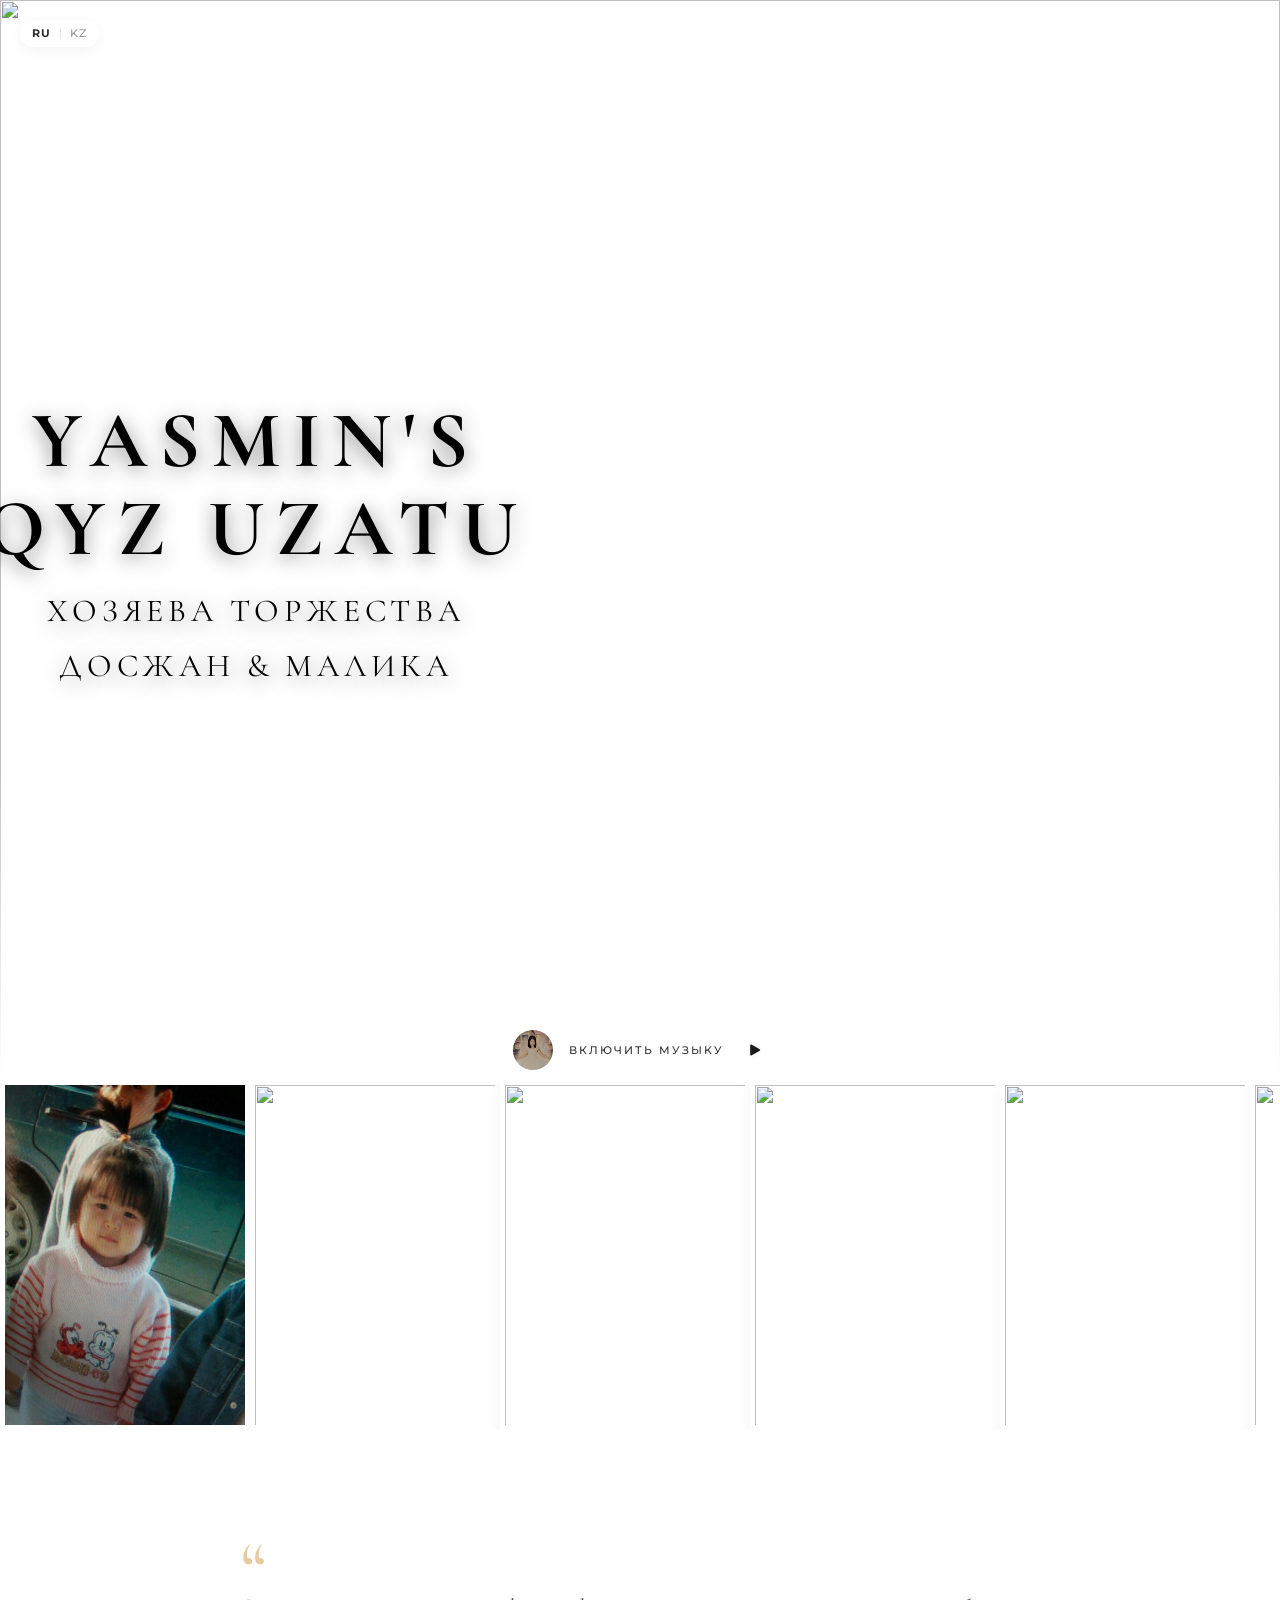
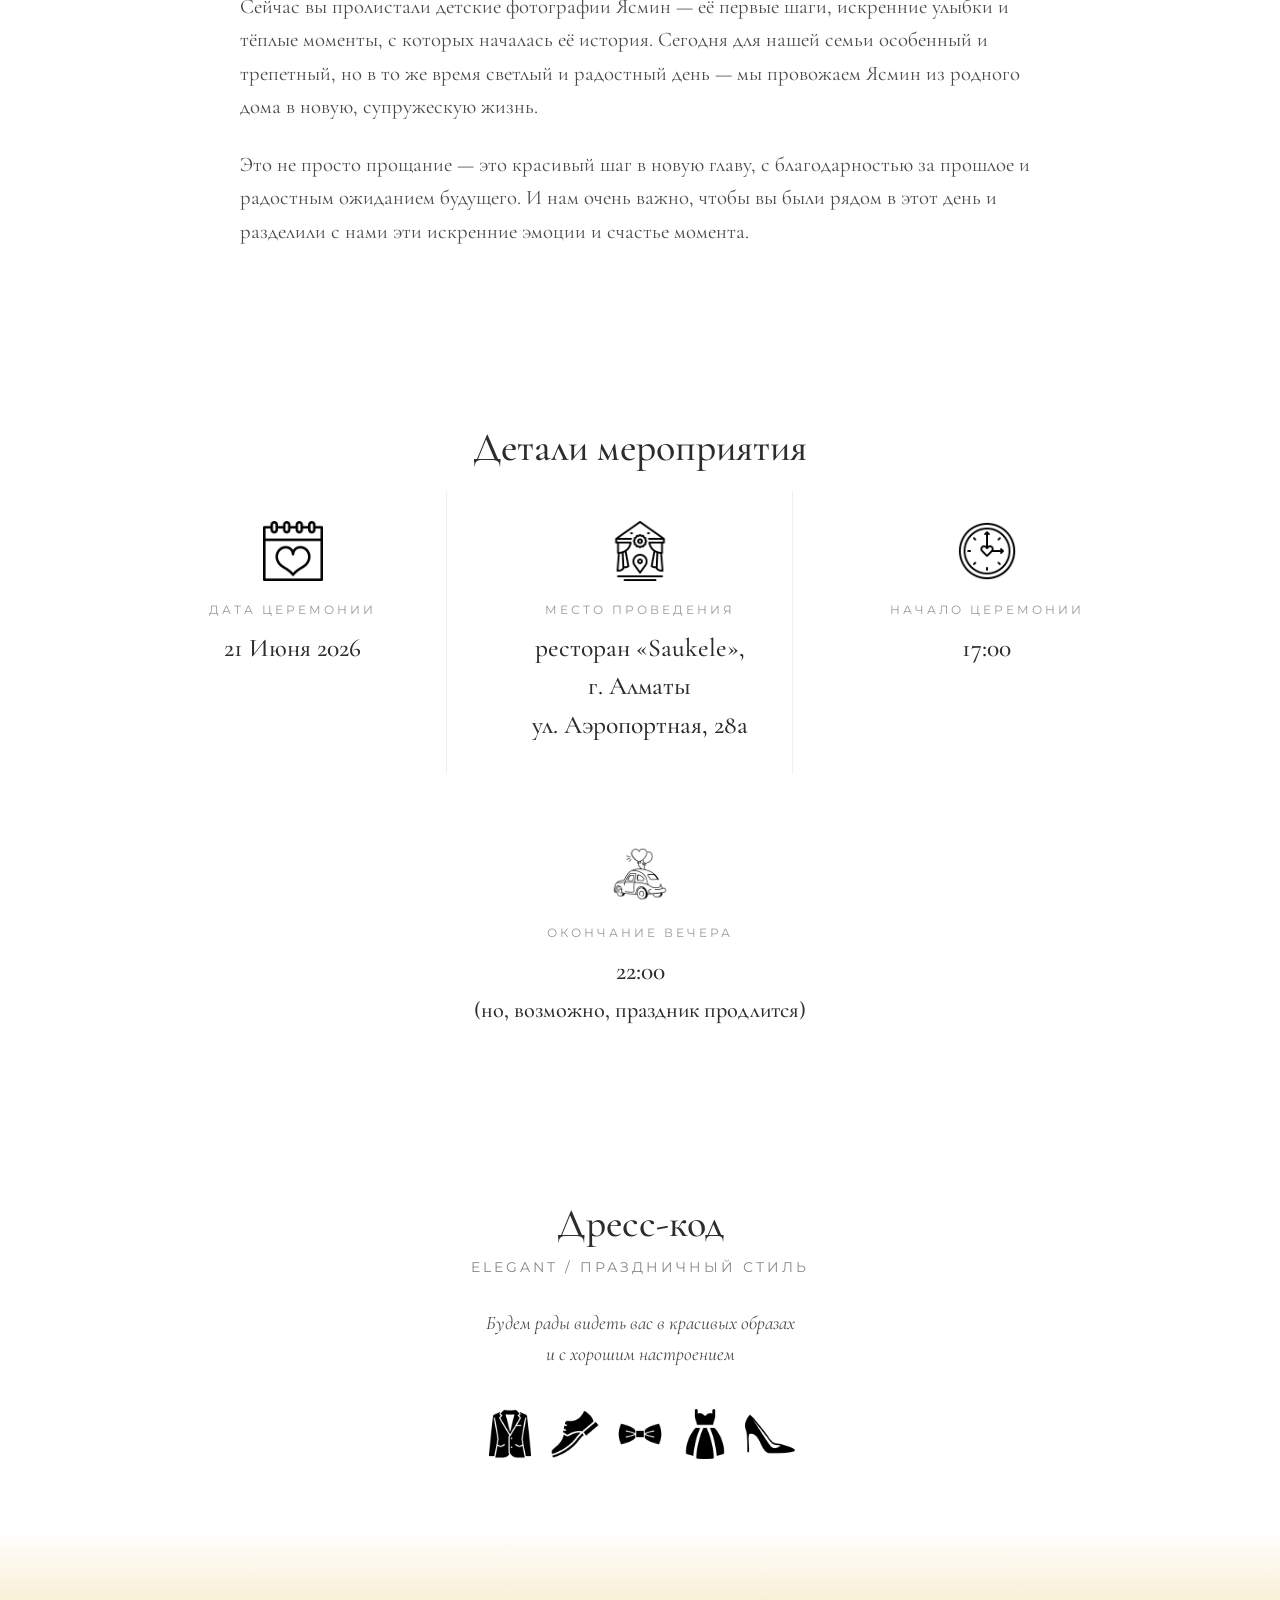
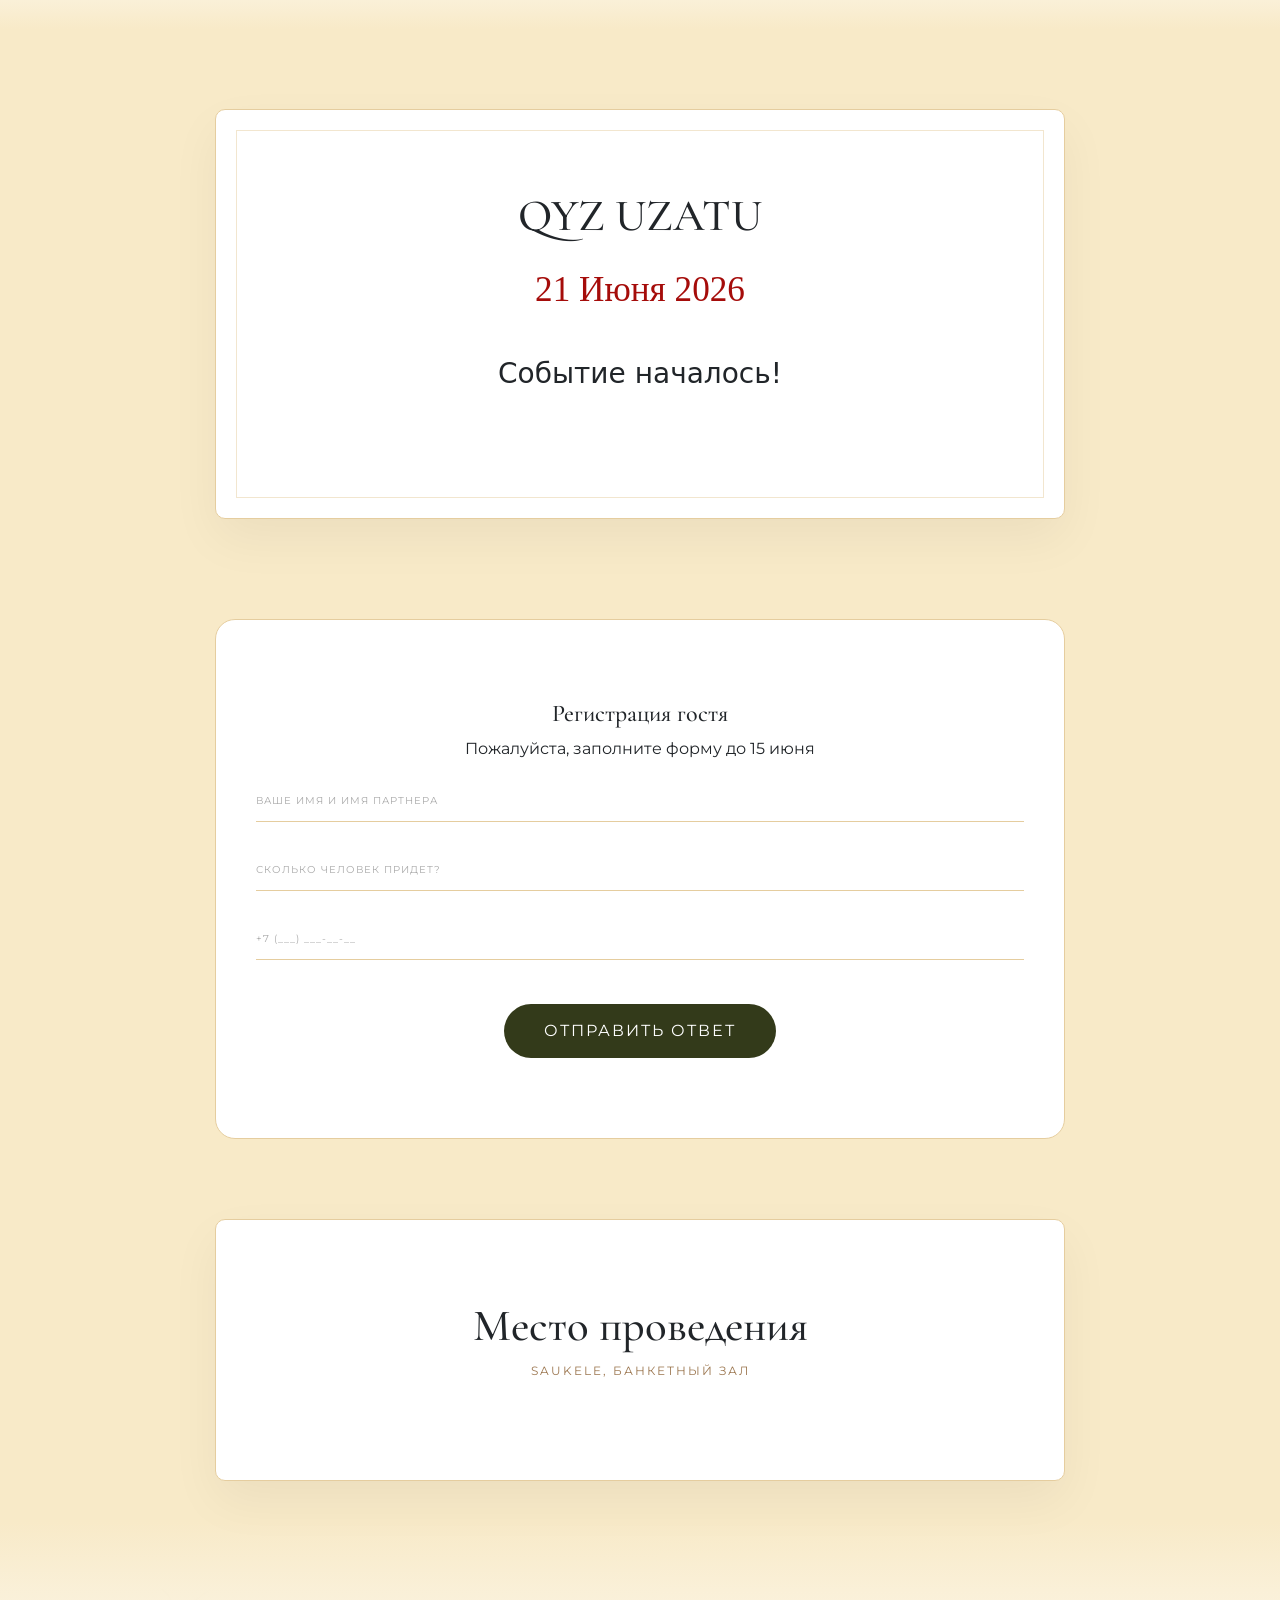
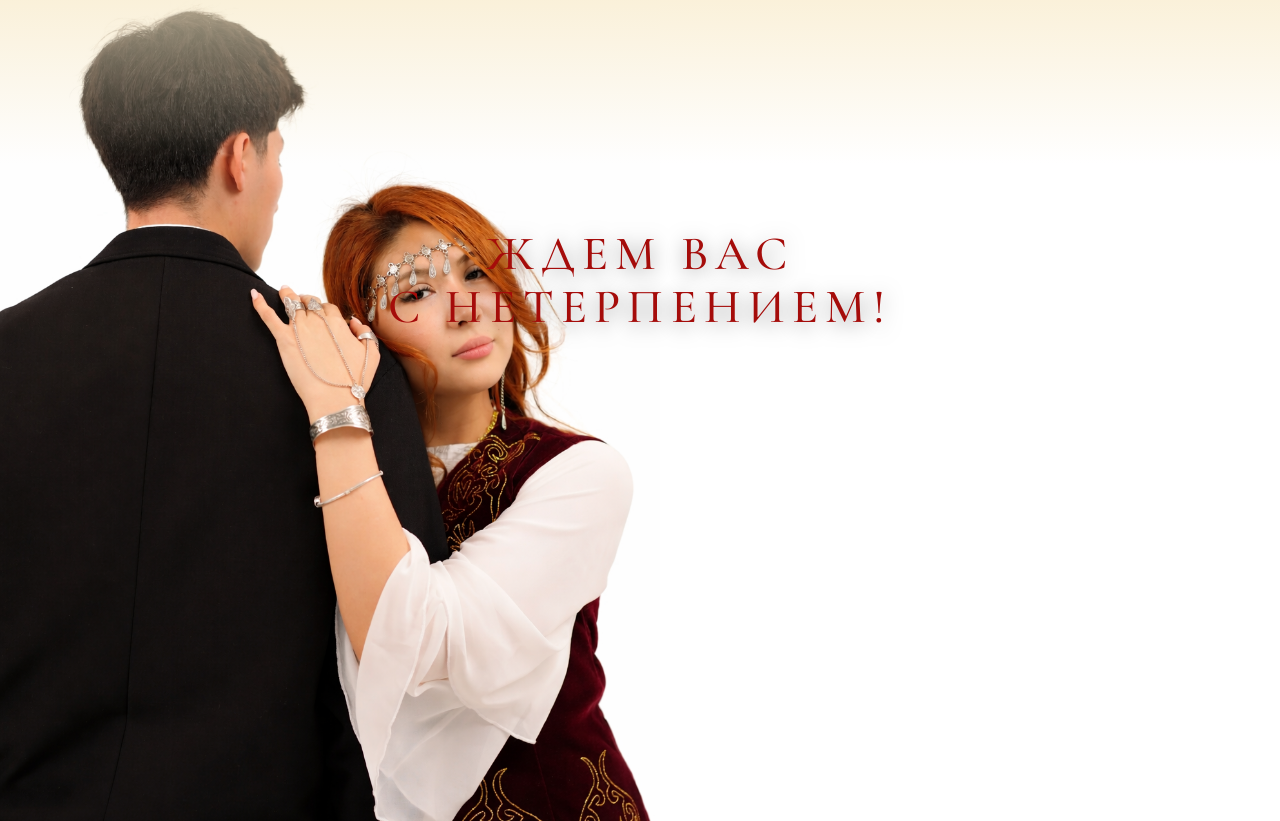
==== index.html @ c8d7a807 "Update index.html" ====
<!doctype html>
<html lang="ru">
<head>
    <meta charset="utf-8">
    <meta name="viewport" content="width=device-width, initial-scale=1.0">
    <meta property="og:title" content="YASMIN'S QYZ UZATU">
    <meta property="og:site_name" content="YASMIN'S QYZ UZATU">
    <meta property="og:url" content="\">
    <meta property="og:description" content="Приглашение на торжество по случаю провода Ясмин в супружескую жизнь. 21 Июня 2026, ресторан «Saukele», г. Алматы.">
    <meta property="og:image" content="./assets/img/preview.png">
    <link href="https://cdn.jsdelivr.net/npm/bootstrap@5.3.0/dist/css/bootstrap.min.css" rel="stylesheet">
    <link href="https://fonts.googleapis.com/css2?family=Cormorant+Garamond:wght@600;700&family=Montserrat:wght@400;500&display=swap" rel="stylesheet">
    <link rel="stylesheet" href="./assets/style/styles.css">
    <script src="https://unpkg.com/imask"></script>
</head>
<body>

    <div class="lang-switch">
        <button class="lang-btn active" data-lang="ru">RU</button>
        <span class="lang-divider">|</span>
        <button class="lang-btn" data-lang="kz">KZ</button>
    </div>

    <section class="hero-section">
        <div class="hero-content">
            <h1><strong>YASMIN'S<br>QYZ UZATU</strong></h1>
            <p data-ru="Хозяева торжества" data-kz="Той иелері">Хозяева торжества</p>
            <p>Досжан & Малика</p>
        </div>
        
        <img src="./assets/img/img3.png" alt="">
    </section>


    <section>
        <div class="music-player-wrapper">
            <div class="music-player-inline" id="musicPlayer">
                <div class="player-content">
                    <div class="disk-wrapper">
                        <img src="./assets/img/kid2.jpg" alt="Disk" id="diskImg">
                    </div>
                    <span class="track-name" data-ru="Включить музыку" data-kz="Музыканы қосу">Включить музыку</span>
                    <button class="play-btn" id="playBtn">
                        <svg id="playIcon" viewBox="0 0 24 24" fill="none" xmlns="http://www.w3.org/2000/svg">
                            <path d="M18.8906 12.846L8.85937 18.5742C8.21484 18.9414 7.41797 18.4727 7.41797 17.7266V6.27344C7.41797 5.52734 8.21484 5.05859 8.85937 5.42578L18.8906 11.154C19.5352 11.5211 19.5352 12.4789 18.8906 12.846Z" fill="currentColor"/>
                        </svg>
                        <svg id="pauseIcon" viewBox="0 0 24 24" fill="none" xmlns="http://www.w3.org/2000/svg" style="display:none;">
                            <rect x="7" y="5" width="3" height="14" rx="1.5" fill="currentColor"/>
                            <rect x="14" y="5" width="3" height="14" rx="1.5" fill="currentColor"/>
                        </svg>
                    </button>
                </div>
                <audio id="mainAudio" loop>
                    <source src="./assets/audio/music.mp3" type="audio/mpeg">
                </audio>
            </div>
        </div>
    </section>
 
    <section class="infinite-slider">
        <div class="slider-track">
            <img src="./assets/img/kid1.JPG" alt=""><img src="./assets/img/kid2.JPG" alt=""><img src="./assets/img/kid3.JPG" alt=""><img src="./assets/img/kid4.JPG" alt=""><img src="./assets/img/kid5.JPG" alt=""><img src="./assets/img/kid6.JPG" alt=""><img src="./assets/img/kid7.JPG" alt=""><img src="./assets/img/kid8.JPG" alt=""><img src="./assets/img/kid9.JPG" alt=""><img src="./assets/img/kid10.JPG" alt=""><img src="./assets/img/kid11.JPG" alt=""><img src="./assets/img/kid12.JPG" alt=""><img src="./assets/img/kid13.JPG" alt="">
            <img src="./assets/img/kid1.JPG" alt=""><img src="./assets/img/kid2.JPG" alt=""><img src="./assets/img/kid3.JPG" alt=""><img src="./assets/img/kid4.JPG" alt=""><img src="./assets/img/kid5.JPG" alt=""><img src="./assets/img/kid6.JPG" alt=""><img src="./assets/img/kid7.JPG" alt=""><img src="./assets/img/kid8.JPG" alt=""><img src="./assets/img/kid9.JPG" alt=""><img src="./assets/img/kid10.JPG" alt=""><img src="./assets/img/kid11.JPG" alt=""><img src="./assets/img/kid12.JPG" alt=""><img src="./assets/img/kid13.JPG" alt="">
        </div>
    </section>

    <section class="about-section">
        <div class="container">
            <div class="about-content">
                <div class="quote-icon">“</div>
                <p class="about-text" 
                    data-ru="Сейчас вы пролистали детские фотографии Ясмин — её первые шаги, искренние улыбки и тёплые моменты, с которых началась её история. Сегодня для нашей семьи особенный и трепетный, но в то же время светлый и радостный день — мы провожаем Ясмин из родного дома в новую, супружескую жизнь."
                    data-kz="Сіз жаңа ғана Ясминнің балалық шағындағы суреттерін — оның алғашқы қадамдары мен мөлдір күлкісін, тарихы басталған ең ыстық сәттерін тамашаладыңыздар. Бүгін отбасымыз үшін ерекше тебіреніске толы, сонымен бірге жарқын да қуанышты күн — біз Ясминді туған ұясынан жаңа өмірге, қиясына қондырып шығарып салмақпыз.">
                        Сейчас вы пролистали детские фотографии Ясмин — её первые шаги, искренние улыбки и тёплые моменты, с которых началась её история. Сегодня для нашей семьи особенный и трепетный, но в то же время светлый и радостный день — мы провожаем Ясмин из родного дома в новую, супружескую жизнь.
                </p>

                <p class="about-text" 
                    data-ru="Это не просто прощание — это красивый шаг в новую главу, с благодарностью за прошлое и радостным ожиданием будущего. И нам очень важно, чтобы вы были рядом в этот день и разделили с нами эти искренние эмоции и счастье момента."
                    data-kz="Бұл жай ғана қоштасу емес — бұл өткенге алғыс айтып, болашаққа үмітпен қадам басатын өмірдің жаңа парағы. Осынау ақ тілекті сәтте қасымызда болып, қуанышымызды бірге бөлісулеріңіз біз үшін өте маңызды.">
                        Это не просто прощание — это красивый шаг в новую главу, с благодарностью за прошлое и радостным ожиданием будущего. И нам очень важно, чтобы вы были рядом в этот день и разделили с нами эти искренние эмоции и счастье момента.
                </p>
                
                <!-- <div class="about-signature">
                    <p class="signature-header">С уважением и любовью:</p>
                    <ul class="signature-list">
                        <li>Семья</li>
                    </ul>
                </div> -->
            </div>
        </div> 
    </section>

    <section class="info-section">
        <div class="container">
            <h2 class="info-title" data-ru="Детали мероприятия" data-kz="Іс-шара мәліметтері">Детали мероприятия</h2>
            <div class="info-grid">
                <div class="info-item">
                    <div class="info-icon"><img src="./assets/img/day.png" alt="Дата"></div>
                    <div class="info-content">
                        <p class="info-label" data-ru="Дата церемонии" data-kz="Рәсім күні">Дата церемонии</p>
                        <p class="info-value">21 Июня 2026</p>
                    </div>
                </div>
                <div class="info-item">
                    <div class="info-icon"><img src="./assets/img/location.png" alt="Место"></div>
                    <div class="info-content">
                        <p class="info-label" data-ru="Место проведения" data-kz="Өтетін орны">Место проведения</p>
                        <p class="info-value">ресторан «Saukele»,<br> г. Алматы <br> ул. Аэропортная, 28а</p>
                    </div>
                </div>
                <div class="info-item">
                    <div class="info-icon"><img src="./assets/img/time.png" alt="Начало"></div>
                    <div class="info-content">
                        <p class="info-label" data-ru="Начало церемонии" data-kz="Рәсімнің басталуы">Начало церемонии</p>
                        <p class="info-value">17:00</p>
                    </div>
                </div>
                <div class="info-item">
                    <div class="info-icon"><img src="./assets/img/car.png" alt="Окончание"></div>
                    <div class="info-content">
                        <p class="info-label" data-ru="Окончание вечера" data-kz="Кештің аяқталуы">Окончание вечера</p>
                        <p class="info-value">22:00 <br><small data-ru="(но, возможно, праздник продлится)" data-kz="(бірақ, бәлкім, мереке жалғасады)">(но, возможно, праздник продлится)</small></p>
                    </div>
                </div>
            </div>
        </div>
    </section>

    <section class="dress-section">
        <div class="container">
            <div class="dress-card">
                <h2 class="dress-title" data-ru="Дресс-код" data-kz="Дресс-код">Дресс-код</h2>
                <p class="dress-subtitle">Elegant / Праздничный стиль</p>
                <div class="dress-description" data-ru="Будем рады видеть вас в красивых образах и с хорошим настроением" data-kz="Сіздерді әдемі бейнеде және көтеріңкі көңіл-күймен көруге қуаныштымыз">
                    Будем рады видеть вас в красивых образах <br> и с хорошим настроением
                </div>
                <div class="color-palette">
                    <div class="color-circle">
                        <img src="./assets/img/blazer.png" alt="">
                    </div>
                    
                    <div class="color-circle">
                        <img src="./assets/img/shoemale.png" alt="">
                    </div>

                    <div class="color-circle">
                        <img src="./assets/img/bow-tie.png" alt="">
                    </div>
                    
                    <div class="color-circle">
                        <img src="./assets/img/dress.png" alt="">
                    </div>
                    
                    <div class="color-circle">
                        <img src="./assets/img/shoefemale.png" alt="">
                    </div>
                </div>
            </div>
        </div>
    </section>

    <section class="invitation-section">
        <div class="container">
            <div class="invitation-card">
                <h1>QYZ UZATU</h1>
                <div class="date-text">21 Июня 2026</div>
                <div class="countdown-container">
                    <div class="countdown-item"><span id="days">00</span><label>дней</label></div>
                    <div class="countdown-item"><span id="hours">00</span><label>часов</label></div>
                    <div class="countdown-item"><span id="minutes">00</span><label>минут</label></div>
                    <div class="countdown-item"><span id="seconds">00</span><label>секунд</label></div>
                </div>
            </div>
        </div>
    </section>

    <section class="rsvp-section">
        <div class="container">
            <div class="rsvp-card">
                <h2 class="rsvp-title" data-ru="Регистрация гостя" data-kz="Қонақтарды тіркеу">Регистрация гостя</h2>
                <p class="rsvp-subtitle">Пожалуйста, заполните форму до 15 июня</p>
                <form id="weddingForm" class="rsvp-form">
                    <div class="mb-4">
                        <input type="text" class="form-control-custom" id="guestName" 
                               placeholder="Ваше Имя и Имя Партнера" 
                               data-ru-ph="Ваше Имя и Имя Партнера" 
                               data-kz-ph="Атыңыз және жұбыңыздың аты" required>
                    </div>
                    <div class="mb-4">
                        <input type="number" class="form-control-custom" id="guestCount" 
                               placeholder="Сколько человек придет?" 
                               data-ru-ph="Сколько человек придет?" 
                               data-kz-ph="Қанша адам келесіздер?" min="1" max="10" required>
                    </div>
                    <div class="mb-4">
                        <input type="tel" class="form-control-custom" id="guestPhone" placeholder="+7 (___) ___-__-__" required>
                    </div>
                    <button type="submit" class="btn-submit" data-ru="Отправить ответ" data-kz="Жауапты жіберу">Отправить ответ</button>
                    <div id="formMessage" class="mt-3" style="display:none; color: var(--color-dark);"></div>
                </form>
            </div>
        </div>
    </section>


    <section class="map-section">
        <div class="container">
            <div class="map-container-styled">
                <h2 class="map-title" data-ru="Место проведения" data-kz="Өтетін орны">Место проведения</h2>
                <p class="map-subtitle">Saukele, банкетный зал</p>
                <div class="dg-widget-responsive">
                    <script charset="utf-8" src="https://widgets.2gis.com/js/DGWidgetLoader.js"></script>
                    <script charset="utf-8">
                        new DGWidgetLoader({"width":"100%","height":450,"borderColor":"#E5CD9F","pos":{"lat":43.30470973149355,"lon":77.05123901367189,"zoom":16},"opt":{"city":"almaty"},"org":[{"id":"70000001060098350"}]});
                    </script>
                </div>
            </div>
        </div>
    </section>

    <section class="thankyou-section">
        <div class="thankyou-content">
            <h1 data-ru="Ждем вас" data-kz="Сіздерді">Ждем вас</h1>
            <h1 data-ru="с нетерпением!" data-kz="асыға күтеміз!">с нетерпением!</h1>
        </div>
        
        <img src="./assets/img/img4.png" alt="">
    </section>

    <script>
        const targetDate = new Date(2026, 5, 21, 17, 0, 0).getTime();
    
        function getWord(number, words) {
            return words[(number % 100 > 4 && number % 100 < 20) ? 2 : [2, 0, 1, 1, 1, 2][(number % 10 < 5) ? number % 10 : 5]];
        }
    
        const updateCountdown = () => {
            const now = new Date().getTime();
            const distance = targetDate - now;
    
            if (distance < 0) {
                document.querySelector(".countdown-container").innerHTML = "<h3>Событие началось!</h3>";
                return;
            }
    
            const days = Math.floor(distance / (1000 * 60 * 60 * 24));
            const hours = Math.floor((distance % (1000 * 60 * 60 * 24)) / (1000 * 60 * 60));
            const minutes = Math.floor((distance % (1000 * 60 * 60)) / (1000 * 60));
            const seconds = Math.floor((distance % (1000 * 60)) / 1000);
    
            document.getElementById("days").innerText = days.toString().padStart(2, '0');
            document.getElementById("hours").innerText = hours.toString().padStart(2, '0');
            document.getElementById("minutes").innerText = minutes.toString().padStart(2, '0');
            document.getElementById("seconds").innerText = seconds.toString().padStart(2, '0');
    
            document.querySelector(".countdown-item:nth-child(1) label").innerText = getWord(days, ['день', 'дня', 'дней']);
            document.querySelector(".countdown-item:nth-child(2) label").innerText = getWord(hours, ['час', 'часа', 'часов']);
            document.querySelector(".countdown-item:nth-child(3) label").innerText = getWord(minutes, ['минута', 'минуты', 'минут']);
            document.querySelector(".countdown-item:nth-child(4) label").innerText = getWord(seconds, ['секунда', 'секунды', 'секунд']);
        };
    
        setInterval(updateCountdown, 1000);
        updateCountdown();
    </script>

    <script>
        document.addEventListener('DOMContentLoaded', function() {
            const phoneElement = document.getElementById('guestPhone');
            const maskOptions = {
                mask: '+{7} (000) 000-00-00',
                lazy: false 
            };
            const mask = IMask(phoneElement, maskOptions);
        });
    </script>

    <script>
        document.getElementById('weddingForm').addEventListener('submit', function(e) {
            e.preventDefault();
            
            const form = this;
            const token = "8637725900:AAHlW9VsiGZnVfQqtUhV1iAyKUCdvKI34zQ";
            const chatId = "852418187";
            
            const name = document.getElementById('guestName').value;
            const count = document.getElementById('guestCount').value;
            const phone = document.getElementById('guestPhone').value;
            
            const message = `🔔 *Новый ответ!*\n👤 *Имя:* ${name}\n👥 *Гостей:* ${count}\n📞 *Телефон:* ${phone}`;
            const url = `https://api.telegram.org/bot${token}/sendMessage?chat_id=${chatId}&text=${encodeURIComponent(message)}&parse_mode=Markdown`;
            
            fetch(url)
                .then(response => {
                    if (response.ok) {
                        form.style.transition = 'opacity 0.5s ease';
                        form.style.opacity = '0';
                        
                        setTimeout(() => {
                            form.style.display = 'none';
                            const msg = document.getElementById('formMessage');
                            msg.style.display = 'block';
                            msg.innerHTML = "<h3>Спасибо! ❤️</h3><p>Ваш ответ успешно отправлен.</p>";
                        }, 500);
                    } else {
                        alert("Ошибка. Попробуйте еще раз.");
                    }
                })
                .catch(error => {
                    alert("Ошибка соединения.");
                });
        });
    </script>

    <script>
        const audio = document.getElementById('mainAudio');
        const playBtn = document.getElementById('playBtn');
        const playIcon = document.getElementById('playIcon');
        const pauseIcon = document.getElementById('pauseIcon');
        const disk = document.querySelector('.disk-wrapper');
        const player = document.getElementById('musicPlayer');

        playBtn.addEventListener('click', () => {
            if (audio.paused) {
                audio.play();
                playIcon.style.display = 'none';
                pauseIcon.style.display = 'block';
                disk.style.animationPlayState = 'running';
            } else {
                audio.pause();
                playIcon.style.display = 'block';
                pauseIcon.style.display = 'none';
                disk.style.animationPlayState = 'paused';
            }
        });
    </script>

<script>
    window.addEventListener('scroll', function() {
        const player = document.getElementById('musicPlayer');
        const trackName = player.querySelector('.track-name');
        const trigger = window.innerHeight * 0.5;

        if (window.scrollY > trigger) {
            player.classList.add('sticky');
            if(trackName) trackName.style.color = "#333";
        } else {
            player.classList.remove('sticky');
            if(trackName) trackName.style.color = "white";
        }
    });
</script>

<script>
            window.addEventListener('scroll', function() {
            const player = document.getElementById('musicPlayer');
            const trigger = window.innerHeight * 0.9; 

            if (window.scrollY > trigger) {
                if (!player.classList.contains('sticky')) {
                    player.classList.add('sticky');
                }
            } else {
                player.classList.remove('sticky');
            }
        });
</script>

<script>
    document.querySelectorAll('.lang-btn').forEach(btn => {
    btn.addEventListener('click', function() {
        // Убираем активный класс у всех и даем нажатой
        document.querySelectorAll('.lang-btn').forEach(b => b.classList.remove('active'));
        this.classList.add('active');

        const lang = this.getAttribute('data-lang');

        // Находим все элементы с атрибутами перевода
        document.querySelectorAll('[data-ru]').forEach(el => {
            if (lang === 'kz') {
                el.textContent = el.getAttribute('data-kz');
            } else {
                el.textContent = el.getAttribute('data-ru');
            }
        });
        
        // Если нужно менять плейсхолдеры в инпутах
        document.querySelectorAll('input[data-ru-ph]').forEach(input => {
            if (lang === 'kz') {
                input.placeholder = input.getAttribute('data-kz-ph');
            } else {
                input.placeholder = input.getAttribute('data-ru-ph');
            }
        });
    });
});
</script>

    <script src="https://cdn.jsdelivr.net/npm/bootstrap@5.3.0/dist/js/bootstrap.bundle.min.js"></script>
</body>
</html>
---- assets/style/styles.css ----
/* =========================================================
   1. ROOT VARIABLES (СИСТЕМА)
========================================================= */
:root {
    /* === COLORS === */
    --color-bg-main: #F8EAC8;
    --color-bg-card: #ffffff;

    --color-text-main: #333A1A;
    --color-text-accent: #A50C0A;
    --color-text-muted: #9C7750;

    --color-border: #E5CD9F;

    /* === TYPOGRAPHY === */
    --font-main: 'ALS FinlandiaScript', serif;
    --font-title: 'Cormorant Garamond', serif;
    --font-ui: 'Montserrat', sans-serif;

    /* === SPACING === */
    --space-xs: 5px;
    --space-sm: 10px;
    --space-md: 20px;
    --space-lg: 40px;
    --space-xl: 80px;

    /* === BORDER RADIUS === */
    --radius-sm: 10px;
    --radius-md: 15px;
    --radius-lg: 20px;
    --radius-round: 50px;

    /* === SHADOWS === */
    --shadow-soft: 0 5px 15px rgba(0,0,0,0.05);
    --shadow-card: 0 10px 40px rgba(51, 58, 26, 0.05);

    /* === ANIMATION === */
    --anim-fast: 0.3s ease;
    --anim-slow: 0.5s ease;
}

/* =========================================================
   2. BASE
========================================================= */

body {
    position: relative;
    background-color: var(--color-bg-main);
    margin: 0;
    overflow-x: hidden;
}

/* Создаем слой с редкими сердечками */
body::before {
    content: "";
    position: fixed;
    top: 0;
    left: 0;
    width: 100%;
    height: 100%;
    /* Используем SVG с большим пустым пространством вокруг сердечка */
    background-image: url("data:image/svg+xml,%3Csvg xmlns='http://www.w3.org/2000/svg' width='150' height='150' viewBox='0 0 100 100'%3E%3Cpath d='M50 69.7l-2.4-2.2C39 60.2 33.7 55.4 33.7 49.5 33.7 44.7 37.4 41 42.2 41c2.7 0 5.3 1.3 7.8 3.3 2.5-2 5.1-3.3 7.8-3.3 4.8 0 8.5 3.7 8.5 8.5 0 5.9-5.3 10.7-13.9 18l-2.4 2.2z' fill='%23E1C58F' fill-opacity='0.3'/%3E%3C/svg%3E");
    
    background-repeat: repeat;
    background-size: 250px 250px; /* Увеличили размер сетки, чтобы они были редко */
    z-index: -1;
    pointer-events: none;
    
    /* Комбинируем движение и пульсацию */
    animation: 
        moveFloating 40s linear infinite, 
        pulseHearts 4s ease-in-out infinite;
}

/* Анимация плавного плавания */
@keyframes moveFloating {
    0% { background-position: 0 0; }
    100% { background-position: 250px 500px; }
}

/* Анимация пульсации (увеличение и прозрачность) */
@keyframes pulseHearts {
    0%, 100% { 
        transform: scale(1);
        opacity: 0.6;
    }
    50% { 
        transform: scale(1.1); /* Легкое увеличение всей сетки */
        opacity: 1; /* Становятся чуть ярче */
    }
}

/* Чтобы на мобильных не мельтешило, замедляем */
@media (max-width: 768px) {
    body::before {
        background-size: 200px 200px;
        animation: 
            moveFloating 30s linear infinite, 
            pulseHearts 5s ease-in-out infinite;
    }
}
/* =========================================================
   3. HERO SECTION (ОПТИМИЗИРОВАНО ДЛЯ ПК)
========================================================= */
.hero-section {
    position: relative;
    width: 100%;
    height: 100vh;
    overflow: hidden;
    /* Устанавливаем белый фон, так как фото на белом фоне */
    background-color: #FFFFFF !important; 
}

.hero-section img {
    width: 100%;
    height: 99.9%;
    /* На ПК фото будет вписано целиком без обрезок */
    object-fit: contain; 
    /* Прижимаем к низу, чтобы градиент ложился на ноги/край фото */
    object-position: bottom center; 
    position: relative;
    z-index: 1;
    background-color: #ffffff !important;
}

/* Градиент теперь будет мягко уводить белый фон фото в ваш бежевый цвет сайта */
.hero-section::after {
    content: '';
    position: absolute;
    bottom: -1px;
    left: 0;
    width: 100%;
    height: 30%; /* Уменьшили высоту, чтобы не перекрывать лицо на ПК */
    background: linear-gradient(to bottom, 
        rgba(255, 255, 255, 0) 0%, 
        #ffffff 100%
    );
    z-index: 2;
}

.hero-content {
    position: absolute;
    top: 50%; /* Подняли текст чуть выше центра, чтобы не перекрывать людей */
    left: 20%;
    right: 80%;
    transform: translate(-50%, -50%);
    width: max-content;
    z-index: 5;
    text-align: center;
    pointer-events: none;
    animation: fadeInTitle 2s ease-out;
    border-radius: 200px;
}

/* Адаптив для мобильных устройств */
@media (max-width: 768px) {
    .hero-section img {
        /* На мобилках возвращаем cover, чтобы фото было на весь экран */
        object-fit: cover;
        object-position: center;
    }
    .hero-section::after {
        height: 50%; /* На мобилках градиент можно сделать выше */
    }
    .hero-content h1{
        width: 100% !important;
        margin: auto;
        background-color: #0000001f;
        color: white !important;
    }
    .hero-content p{
        width: 100% !important;
        margin: auto;
        background-color: #0000001f;
        color: white !important;
        font-size: clamp(1.5rem, 3vw, 1.7rem) !important;
        padding: 5px 50px !important;
    }
    .hero-content{
        top: 65%;
        bottom: 35%;
        left: 50%;
        right: 50%;
    }
}

.hero-content h1 {
    font-family: var(--font-title);
    font-size: clamp(2.5rem, 10vw, 5rem);
    color: black;
    text-transform: uppercase;
    letter-spacing: 0.15em;
    line-height: 1.1;
    text-shadow: 0 4px 20px rgba(0,0,0,0.5);
    margin: 0;
    width: fit-content;
    padding: 10px 20px;
}

.hero-section p {
    font-family: var(--font-title);
    font-size: clamp(2rem, 5vw, 2rem);
    margin: auto;
    color: black;
    text-transform: uppercase;
    letter-spacing: 0.15em;
    line-height: 1.1;
    text-shadow: 0 4px 20px rgba(0,0,0,0.5);
    /* background-color: #0000001f; */
    width: max-content;
    padding: 10px 20px;
}

/* =========================================================
   4. INFINITE SLIDER
========================================================= */
.infinite-slider {
    width: 100%;
    overflow: hidden;
    white-space: nowrap;
    padding: 0;
    background-color: #ffffff;
}

.slider-track {
    display: flex;
    width: max-content;
    animation: scrollInfinite 30s linear infinite;
}

.slider-track img {
    width: 250px;
    height: 350px;
    object-fit: cover;
    background-color: var(--color-bg-card);
    border: solid 5px var(--color-bg-card);
    box-shadow: var(--shadow-soft);
}

/* =========================================================
   5. INVITATION CARD + TIMER
========================================================= */
.invitation-section {
    position: relative;
    padding-top: 80px;
    padding-bottom: 60px;
    background-color: transparent !important; /* Твой #F8EAC8 */
}

.invitation-section::before {
    content: "";
    position: absolute;
    top: -100px;
    left: 0;
    width: 100%;
    height: 100px;
    background: linear-gradient(to bottom, #FFFFFF, var(--color-bg-main));
    pointer-events: none;
}

.invitation-card {
    background: var(--color-bg-card);
    border: 1px solid var(--color-border);
    padding: var(--space-xl) var(--space-lg);
    text-align: center;
    box-shadow: 0 20px 50px rgba(0, 0, 0, 0.05); 
    max-width: 850px;
    margin: auto ; 
    position: relative;
    border-radius: var(--radius-sm);
    z-index: 15;
    backdrop-filter: blur(5px);
}

.invitation-card h1 {
    font-family: var(--font-title);
    font-size: 2.8rem;
    margin-bottom: var(--space-md);
}

.invitation-card::before {
    content: '';
    position: absolute;
    top: 20px; left: 20px; right: 20px; bottom: 20px;
    border: 1px solid var(--color-border);
    opacity: 0.5;
}

.date-text {
    font-size: 2.2rem;
    color: var(--color-text-accent);
    margin: var(--space-md) 0;
        font-family: var(--font-main);
}

.countdown-container {
    display: flex;
    justify-content: center;
    gap: 25px;
    margin: var(--space-lg) 0;
}

.countdown-item {
    display: flex;
    flex-direction: column;
    align-items: center;
}

.countdown-item span {
    font-size: 4rem;
    font-weight: bold;
    font-family: var(--font-main);
    color: var(--color-text-main);
}

.countdown-item label {
    color: var(--color-text-muted);
    font-size: 1rem;
    text-transform: uppercase;
    letter-spacing: 1px;
    font-family: var(--font-ui) !important;
}
/* =========================================================
   6. RSVP
========================================================= */
.rsvp-card {
    background: var(--color-bg-card);
    max-width: 850px;
    margin: 0 auto;
    padding: var(--space-xl) var(--space-lg);
    border-radius: var(--radius-lg);
    border: 1px solid var(--color-border);
    text-align: center;
}

.rsvp-title {
    font-family: var(--font-title);
    font-size: 1.5rem;
}

.form-control-custom {
    width: 100%;
    padding: 15px 5px;
    background: transparent;
    border: none;
    border-bottom: 1px solid var(--color-border);
    outline: none;
    transition: border-color var(--anim-fast);
}

.form-control-custom:focus {
    border-bottom: 1px solid var(--color-text-accent);
}

.btn-submit {
    margin-top: var(--space-md);
    background-color: var(--color-text-main);
    color: white;
    border: none;
    padding: 15px 40px;
    border-radius: var(--radius-round);
    text-transform: uppercase;
    letter-spacing: 2px;
    transition: all var(--anim-fast);
    cursor: pointer;
}

.rsvp-section {
    padding: var(--space-lg) 0;
    font-family: var(--font-ui);
    background-color: transparent !important; /* Твой #F8EAC8 */
}

.form-control-custom {
    width: 100%;
    border: none;
    border-bottom: 1px solid var(--color-border);
    background: transparent;
    padding: 10px 0;
    outline: none;
}

.form-control-custom::placeholder {
    font-family: 'Montserrat', sans-serif;
    font-size: 10px;
    letter-spacing: 1px;
    text-transform: uppercase;
    color: #aaa;
}

/* =========================================================
   7. MAP
========================================================= */
.map-container-styled {
    background: var(--color-bg-card);
    border: 1px solid var(--color-border);
    padding: var(--space-xl) var(--space-lg);
    text-align: center;
    box-shadow: 0 20px 50px rgba(0, 0, 0, 0.05); 
    max-width: 850px;
    margin: auto ; 
    position: relative;
    border-radius: var(--radius-sm);
    z-index: 15;
    backdrop-filter: blur(5px);
}

.map-title {
    font-family: var(--font-title);
    font-size: 2.8rem;
}
.map-subtitle {
    font-family: var(--font-ui);
    font-size: 12px;
    text-transform: uppercase;
    letter-spacing: 2px;
    color: var(--color-text-muted);
    margin-bottom: var(--space-md);
}

.map-section {
    padding: var(--space-lg) 0;
    background: transparent !important;
}

.dg-widget-responsive {
    border: none !important;
    border-radius: var(--radius-md) !important;
    box-shadow: var(--shadow-card) !important;
}

/* =========================================================
   8. MUSIC PLAYER
========================================================= */
.music-player-wrapper {
    width: 100%;
    height: 60px; 
    margin-top: -60px;
    position: relative;
    z-index: 100;
    display: flex;
    justify-content: center;
    align-items: center;
}

.music-player-inline {
    position: relative;
    display: flex;
    justify-content: center;
    align-items: center;
    width: auto;
    transition: all 0.5s cubic-bezier(0.4, 0, 0.2, 1);
}

.music-player-inline.sticky {
    position: fixed;
    top: 20px;
    right: 20px;
    left: auto;
    transform: none; 
    background: rgba(255, 255, 255, 0.9);
    backdrop-filter: blur(10px);
    padding: 8px 15px;
    border-radius: 50px;
    box-shadow: 0 10px 25px rgba(0,0,0,0.1);
    z-index: 1000;
    animation: slideInRight 0.5s ease;
}

.music-player-inline .player-content {
    display: flex;
    align-items: center;
    gap: 15px;
}

.music-player-inline .disk-wrapper {
    width: 42px;
    height: 42px;
    border-radius: 50%;
    overflow: hidden;
    border: 1.5px solid rgba(255, 255, 255, 0.6);
}

.disk-wrapper img {
    width: 100%;
    height: 100%;
    object-fit: cover;
    animation: spin 4s linear infinite;
}

.music-player-inline .track-name {
    font-family: var(--font-ui);
    font-size: 11px;
    font-weight: 500;
    text-transform: uppercase;
    letter-spacing: 2px;
    color: #333 !important;
    transition: color 0.3s;
}

.music-player-inline.sticky .track-name {
    color: #333;
}

.music-player-inline .play-btn {
    background: none;
    border: none;
    padding: 0;
    cursor: pointer;
    display: flex;
    align-items: center;
    justify-content: center;
    width: 30px;
    height: 30px;
    transition: transform 0.2s ease;
}

.music-player-inline .play-btn:active {
    transform: scale(0.9);
}

.music-player-inline .play-btn svg {
    width: 20px;
    height: 20px;
    fill: currentColor;
    opacity: 0.9;
    filter: drop-shadow(0 1px 3px rgba(0,0,0,0.1));
}

.music-player-inline .play-btn:hover svg {
    opacity: 1;
}

@keyframes spin {
    from { transform: rotate(0deg); }
    to { transform: rotate(360deg); }
}

/* =========================================================
   9. ANIMATIONS
========================================================= */
@keyframes scrollInfinite {
    from { transform: translateX(0); }
    to { transform: translateX(-50%); }
}

@keyframes fadeInTitle {
    from { opacity: 0; }
    to { opacity: 1; }
}

/* =========================================================
   10. RESPONSIVE
========================================================= */
@media (max-width: 768px) {
    .infinite-slider { margin-top: 0; }

    .slider-track img {
        width: 150px;
        height: 220px;
    }

    .countdown-item span {
        font-size: 2.5rem;
    }

    .countdown-container {
        gap: 10px;
    }
}

@media (min-width: 1200px) {
    .hero-section {
        position: relative;
        width: 100%;
        height: 120vh;
        overflow: hidden;
        top: 10%;
        background-color: var(--color-bg-main);
    }
}

/* =========================================================
    11. INFO SECTION
========================================================= */

.info-section {
    background-color: #FFFFFF;
    position: relative;
    padding-top: 50px;
    padding-bottom: 100px;
}

.info-grid {
    display: flex;
    flex-wrap: wrap;
    justify-content: center;
    gap: 40px;
    max-width: 1000px;
    margin: 0 auto;
}

.info-item {
    flex: 1 1 280px;
    display: flex;
    flex-direction: column;
    align-items: center;
    text-align: center;
    padding: 30px;
    border-bottom: 1px solid #f0f0f0;
    transition: all 0.3s ease;
}

/* .info-item:last-child {
    border-bottom: none;
} */

.info-icon {
    width: 60px;
    height: 60px;
    margin-bottom: 20px;
    display: flex;
    align-items: center;
    justify-content: center;
}

.info-icon img {
    width: 100%;
    height: auto;
    object-fit: contain;
}

.info-label {
    font-family: 'Montserrat', sans-serif;
    font-size: 12px;
    text-transform: uppercase;
    letter-spacing: 3px;
    color: #999;
    margin-bottom: 10px;
}

.info-title{
    font-family: 'Cormorant Garamond', serif;
    font-size: 2.5rem;
    font-weight: 500;
    margin-bottom: 20px;
    color: #2c2c2c;
    text-align: center;
}

.info-value {
    font-family: 'Cormorant Garamond', serif;
    font-size: 1.6rem;
    font-weight: 500;
    color: #2c2c2c;
    margin: 0;
}

@media (min-width: 768px) {
    .info-item {
        border-bottom: none;
        border-right: 1px solid #f0f0f0;
    }
    .info-item:nth-child(3n), .info-item:last-child {
        border-right: none;
    }
}

@media (max-width: 480px) {
    .info-item {
        flex: 1 1 100%;
        padding: 20px;
    }
    .info-value {
        font-size: 1.4rem;
    }
}

/* =========================================================
    12. DRESS CODE SECTION
========================================================= */
.dress-section {
    padding: 0;
    background-color: var(--color-bg-main);
    text-align: center;
    margin-bottom: 100px;
    background-color: #ffffff;
}

.dress-card {
    max-width: 850px;
    margin: 0 auto;
    padding: 40px;
    background: #fff;
}

.dress-title {
    font-family: 'Cormorant Garamond', serif;
    font-size: 2.5rem;
    font-weight: 500;
    margin-bottom: 10px;
    color: #2c2c2c;
}

.dress-subtitle {
    font-family: 'Montserrat', sans-serif;
    font-size: 14px;
    text-transform: uppercase;
    letter-spacing: 3px;
    color: #8a8a8a;
    margin-bottom: 30px;
}

.dress-description {
    font-family: 'Cormorant Garamond', serif;
    font-size: 1.2rem;
    line-height: 1.6;
    font-style: italic;
    color: #4a4a4a;
    margin-bottom: 40px;
}

.color-palette {
    display: flex;
    justify-content: center;
    gap: 15px;
    margin-bottom: 30px;
}

.color-circle {
    width: 50px;       /* Укажите нужный размер круга */
    height: 50px;
    overflow: hidden;  /* Чтобы картинка не выходила за границы круга */
    display: flex;
    align-items: center;
    justify-content: center;
}

.color-circle img {
    width: 100%;       /* Растягивает иконку на весь круг */
    height: 100%;
    object-fit: cover; /* Сохраняет пропорции картинки */
}

.dress-note {
    font-family: 'Montserrat', sans-serif;
    font-size: 10px;
    color: #aaa;
    text-transform: uppercase;
    letter-spacing: 1px;
}

@media (max-width: 480px) {
    .dress-card {
        padding: 30px 20px;
    }
    .color-circle {
        width: 35px;
        height: 35px;
    }
}



/* =========================================================
    13. ABOUT SECTION
========================================================= */

.about-section {
    background-color: #FFFFFF;
    position: relative;
    padding: 100px 0;
    line-height: 1.6;
}

.about-content {
    width: 100%;
    max-width: 800px;
    margin: auto;
    box-sizing: border-box;
}

.quote-icon {
    font-family: 'Cormorant Garamond', serif;
    font-size: 80px;
    color: #E5CD9F;
    line-height: 1;
    margin-bottom: -20px;
}

.about-text {
    font-family: 'Cormorant Garamond', serif;
    font-size: 1.3rem;
    color: #4a4a4a;
    margin-bottom: 25px;
    line-height: 1.6;
    /* ПРИНУДИТЕЛЬНЫЙ ПЕРЕНОС */
    white-space: normal !important; 
    word-wrap: break-word !important;
    overflow-wrap: break-word !important; 
    display: block;
    width: 100%;
}

@media (max-width: 480px) {
    .about-text {
        font-size: 1.1rem;
        text-indent: 0;
        padding: 0 10px;
    }
}

.about-signature {
    margin-top: 60px;
    text-align: right;
}

.signature-header {
    font-family: 'Montserrat', sans-serif;
    font-size: 11px;
    text-transform: uppercase;
    letter-spacing: 2px;
    color: #999;
    margin-bottom: 15px;
}

.signature-list {
    list-style: none;
    padding: 0;
}

.signature-list li {
    font-family: 'Cormorant Garamond', serif;
    font-size: 1.1rem;
    font-style: italic;
    color: #2c2c2c;
    margin-bottom: 5px;
}

@media (max-width: 768px) {
    .about-signature {
        text-align: center;
    }
}


/* =========================================================
    14. LANG SWITCHER

    /* Кнопка переключения языка */
.lang-switch {
    position: fixed;
    top: 20px;
    left: 20px; /* С противоположной стороны от плеера */
    z-index: 1000;
    display: flex;
    align-items: center;
    gap: 8px;
    background: rgba(255, 255, 255, 0.8);
    backdrop-filter: blur(10px);
    padding: 5px 12px;
    border-radius: 20px;
    box-shadow: 0 4px 15px rgba(0,0,0,0.05);
}

.lang-btn {
    background: none;
    border: none;
    font-family: 'Montserrat', sans-serif;
    font-size: 11px;
    font-weight: 500;
    letter-spacing: 1px;
    cursor: pointer;
    color: #999;
    padding: 0;
    transition: all 0.3s ease;
}

.lang-btn.active {
    color: #2c2c2c; /* Активный язык темнее */
    font-weight: 700;
}

.lang-divider {
    color: #ddd;
    font-size: 10px;
    user-select: none;
}

/* Эффект при наведении */
.lang-btn:hover:not(.active) {
    color: #666;
}

/* =========================================================
    15. THANK YOU SECTION
========================================================= */

.thankyou-section {
    position: relative;
    width: 100%;
    height: 100vh;
    overflow: hidden;
    /* Устанавливаем белый фон, так как фото на белом фоне */
    background-color: #FFFFFF !important; 
}

.thankyou-section img {
    
    height: 110%;
    object-fit: contain; 
    object-position: bottom center; 
    position: relative;
    z-index: 1;
}

/* Градиент теперь будет мягко уводить белый фон фото в ваш бежевый цвет сайта */
.thankyou-section::after {
    content: '';
    position: absolute;
    top: -1x;
    left: 0;
    width: 100%;
    height: 90% !important; /* Уменьшили высоту, чтобы не перекрывать лицо на ПК */
    background: linear-gradient(to top,
        rgba(255, 255, 255, 0) 70%,
        #F8EAC8 100%
    );
    z-index: 3;
}

.thankyou-content {
    position: absolute;
    top: 40%;
    left: 50%;
    transform: translate(-50%, -50%);
    width: 100%;
    z-index: 5;
    text-align: center;
    pointer-events: none;
}

/* Адаптив для мобильных устройств */
@media (max-width: 768px) {
    .thankyou-section img {
        /* На мобилках возвращаем cover, чтобы фото было на весь экран */
        object-fit: cover;
        object-position: center, bottom;
        width: 100%;
        height: 100%;
        max-width: 100%;
    }
    .thankyou-section::after {
        
    }
    .thankyou-content {
        position: absolute;
        top: 70%;
        left: 30%;
        
    }
    .thankyou-content h1{
        color: var(--color-bg-main) !important;
        font-size: 0.9rem !important;
    }
    .thankyou-section{
        background-color: var(--color-bg-main) !important;
        height: 100%;
    }
}

.thankyou-content h1 {
    font-family: var(--font-title);
    font-size: clamp(2.2rem, 8vw, 3rem);
    color: var(--color-text-accent);
    text-transform: uppercase;
    letter-spacing: 0.15em;
    line-height: 1.1;
    text-shadow: 0 4px 20px rgba(0,0,0,0.5);
    margin: 0;
    animation: fadeInTitle 2s ease-out;
}
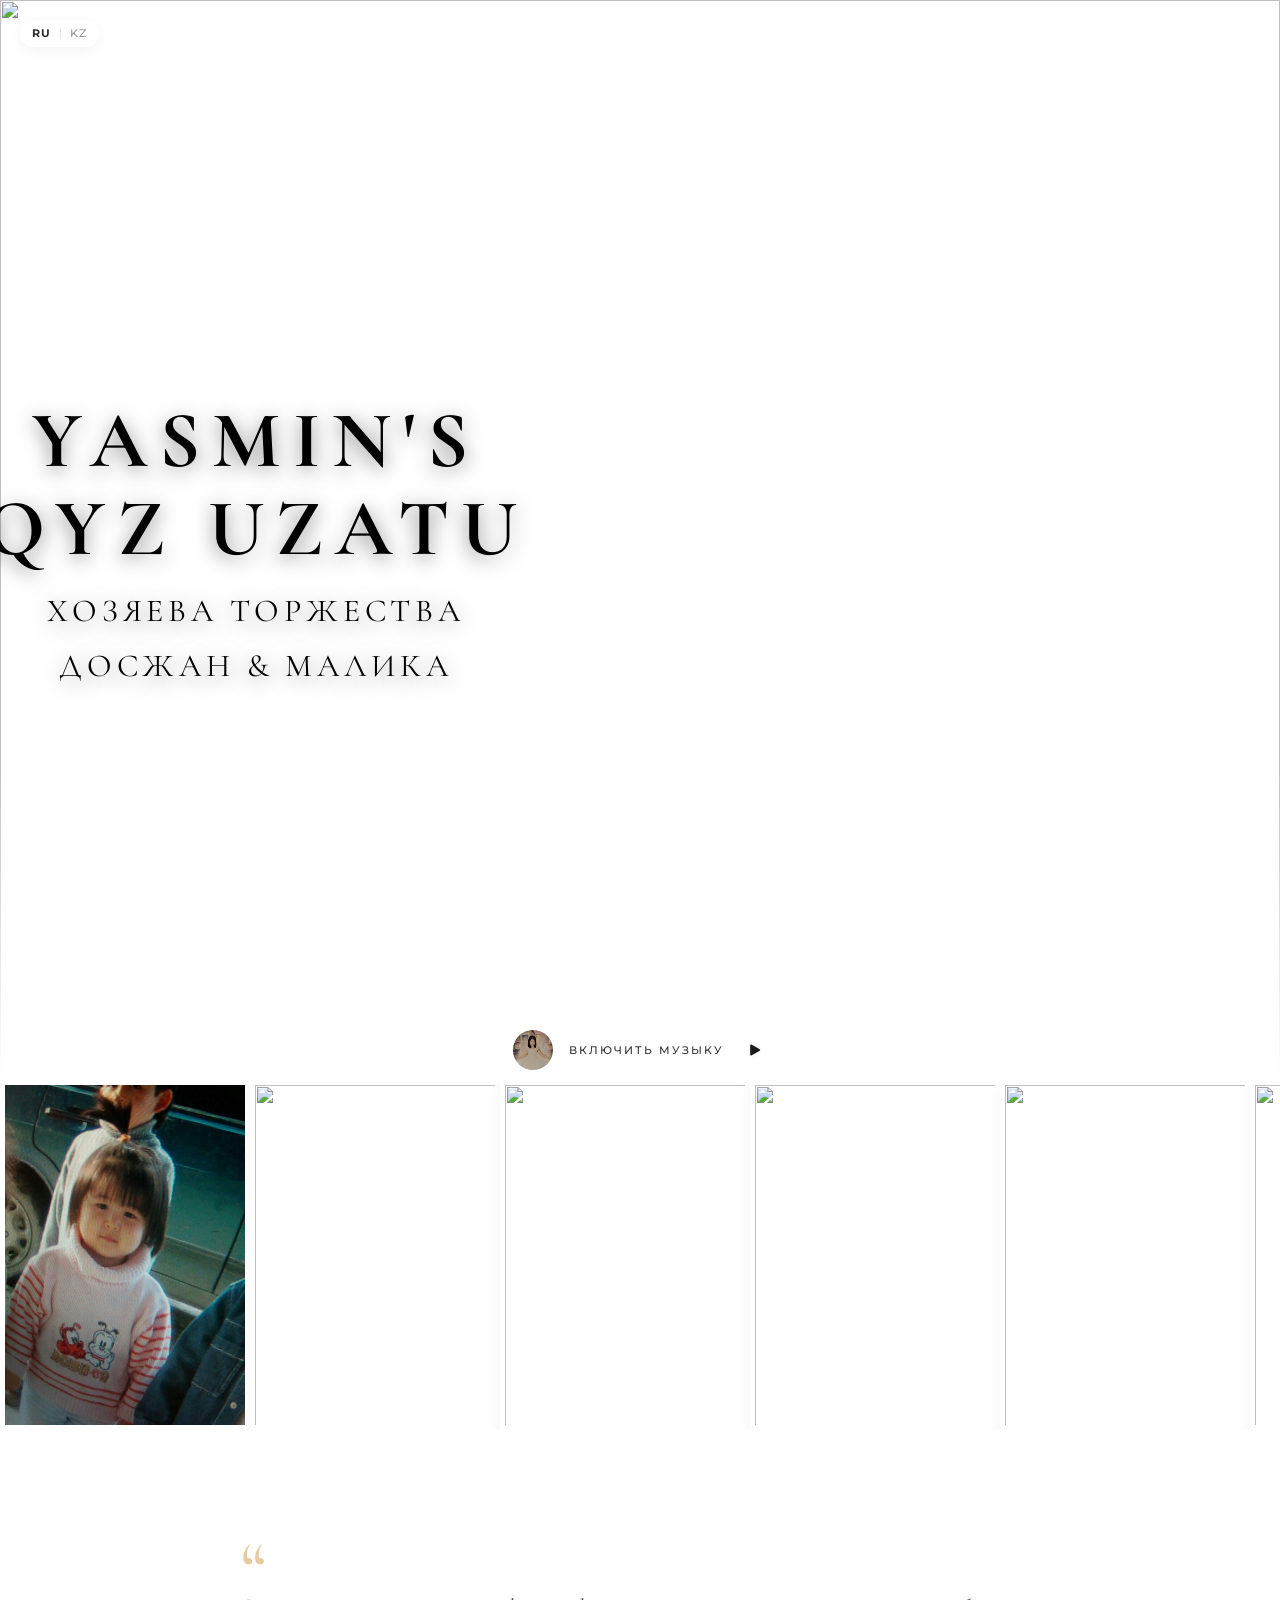
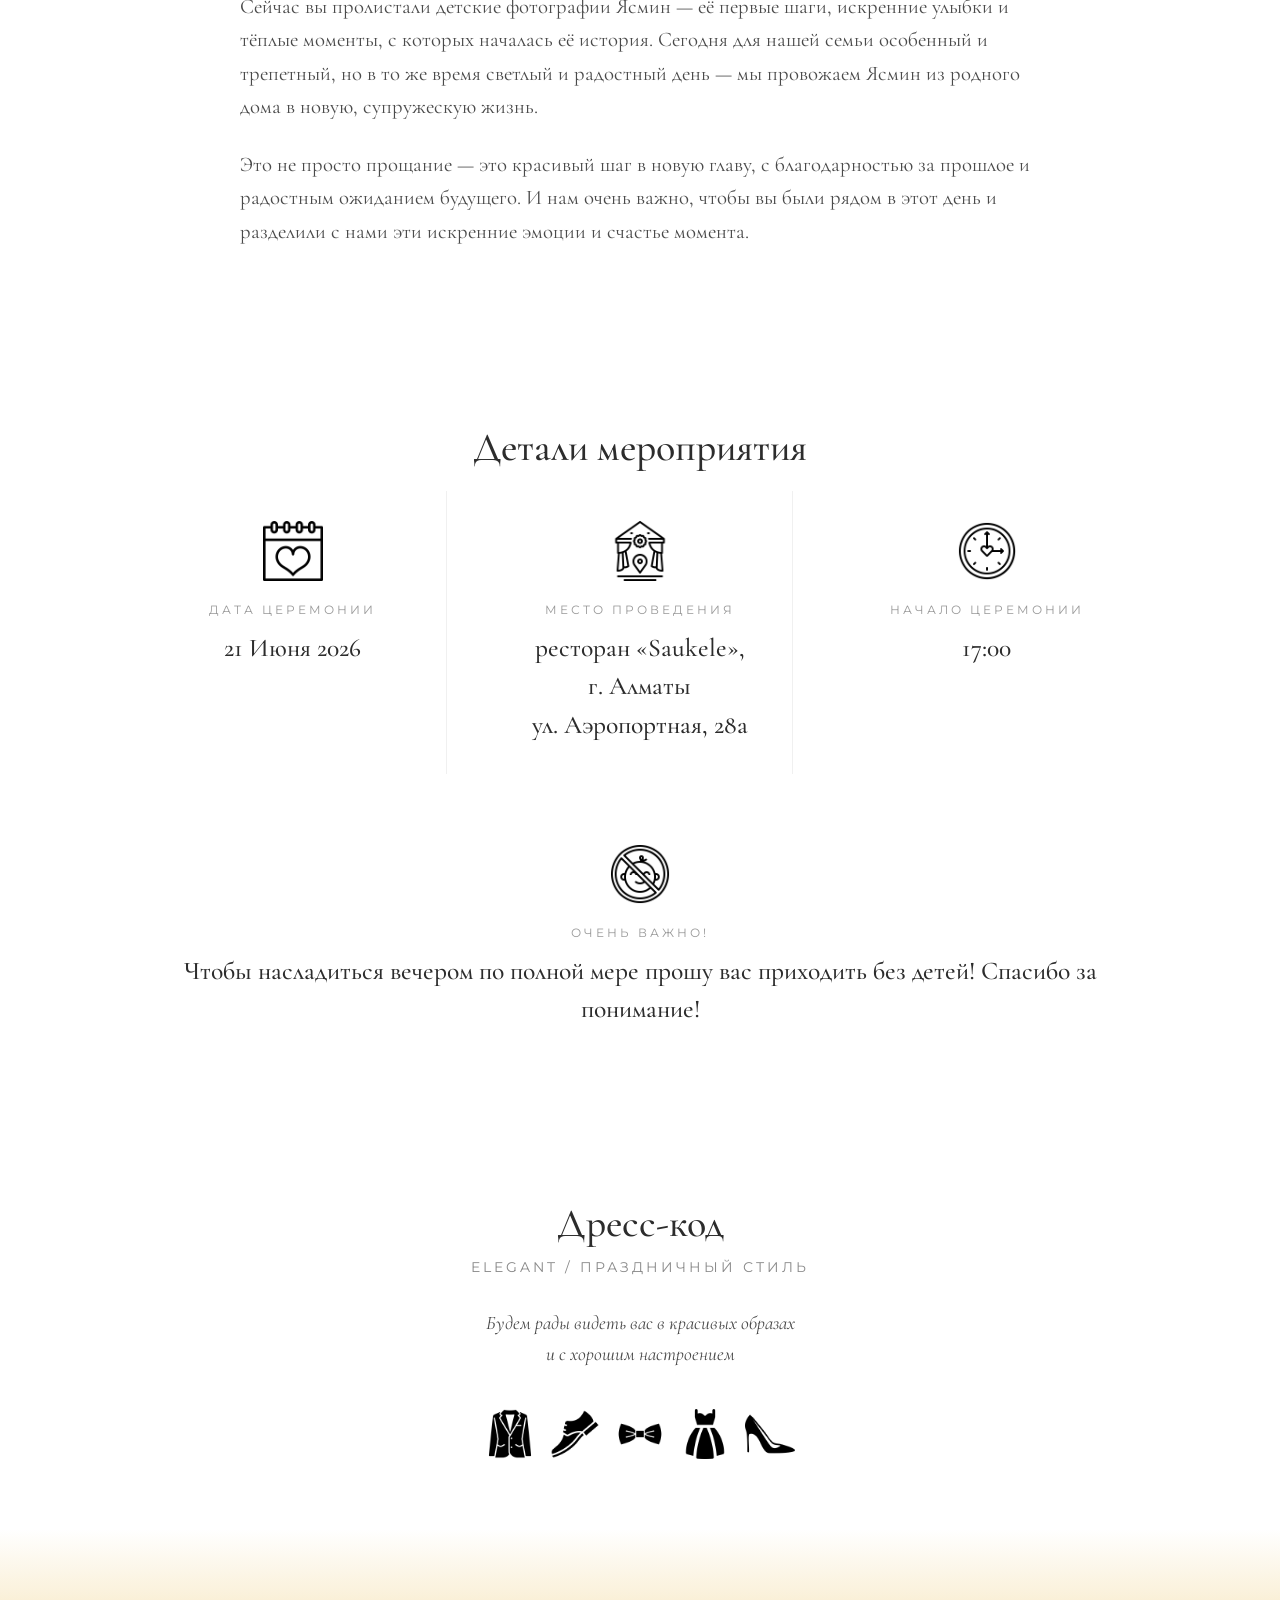
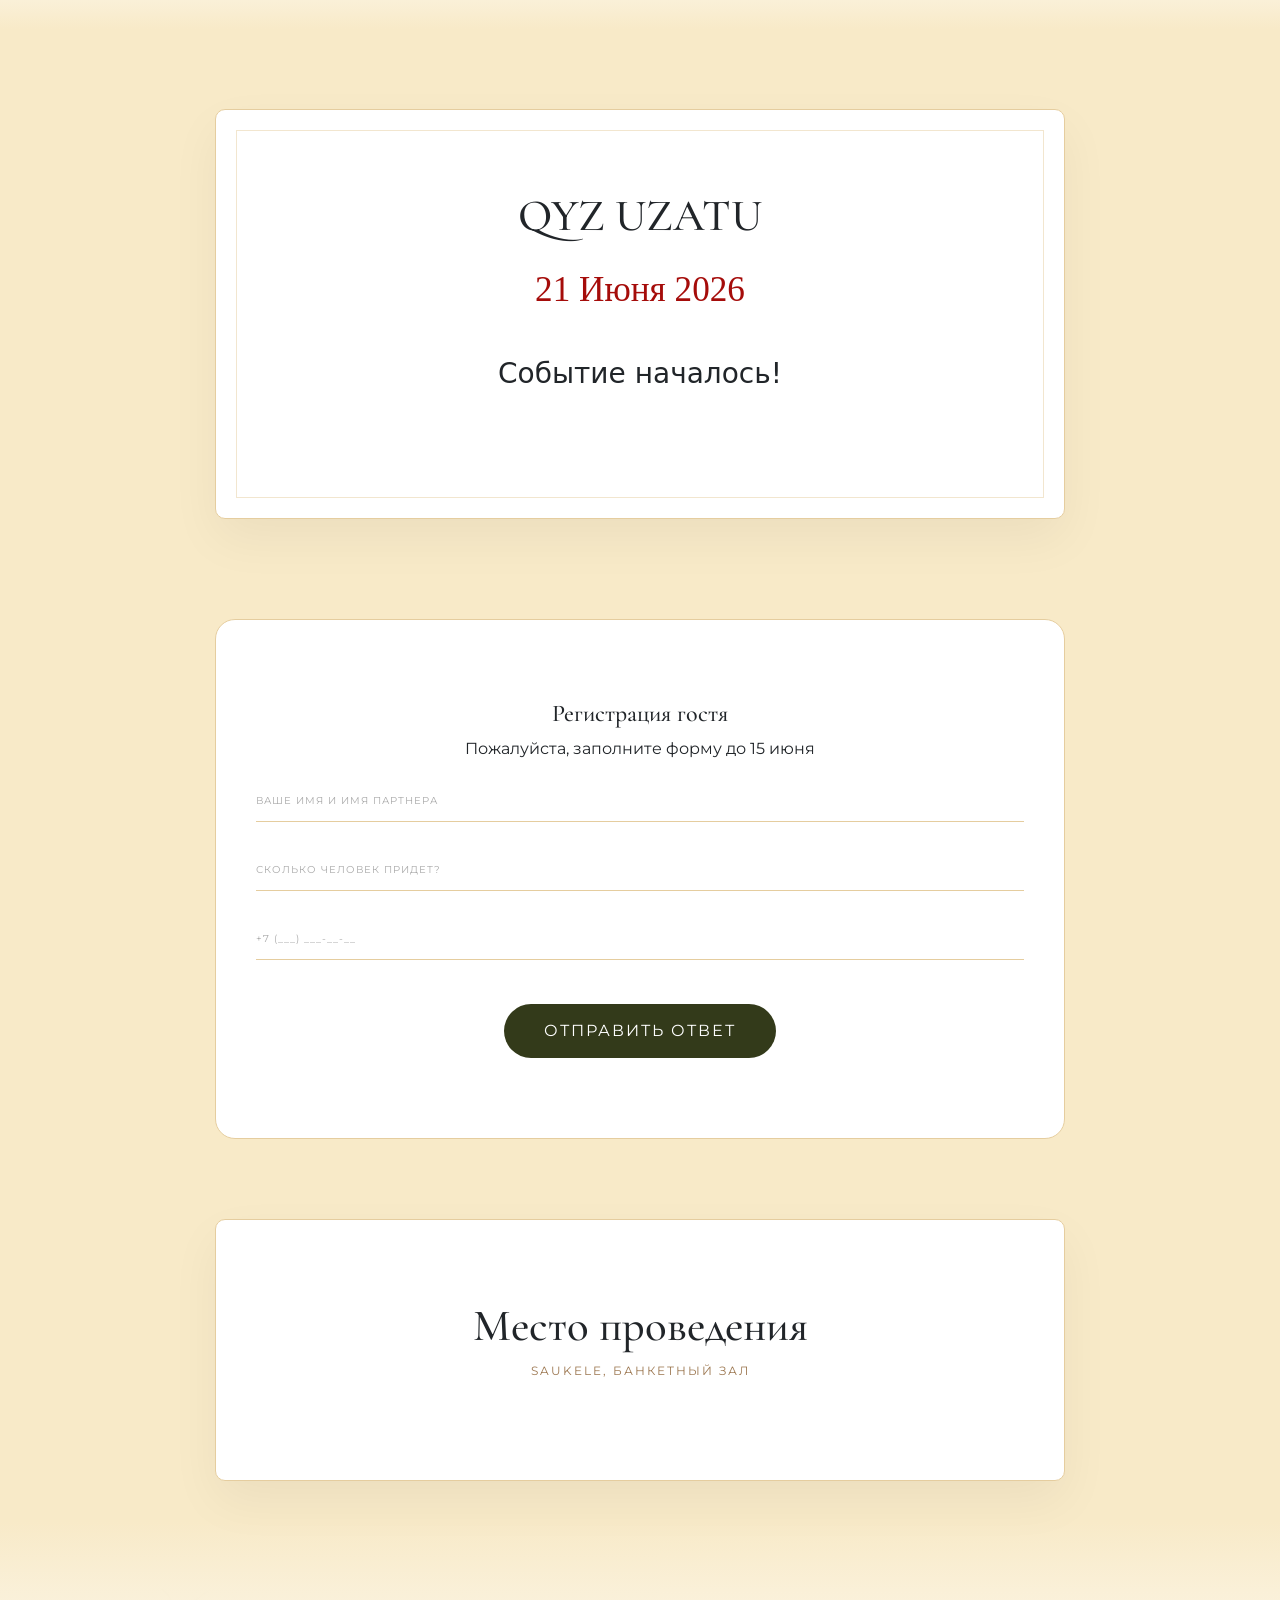
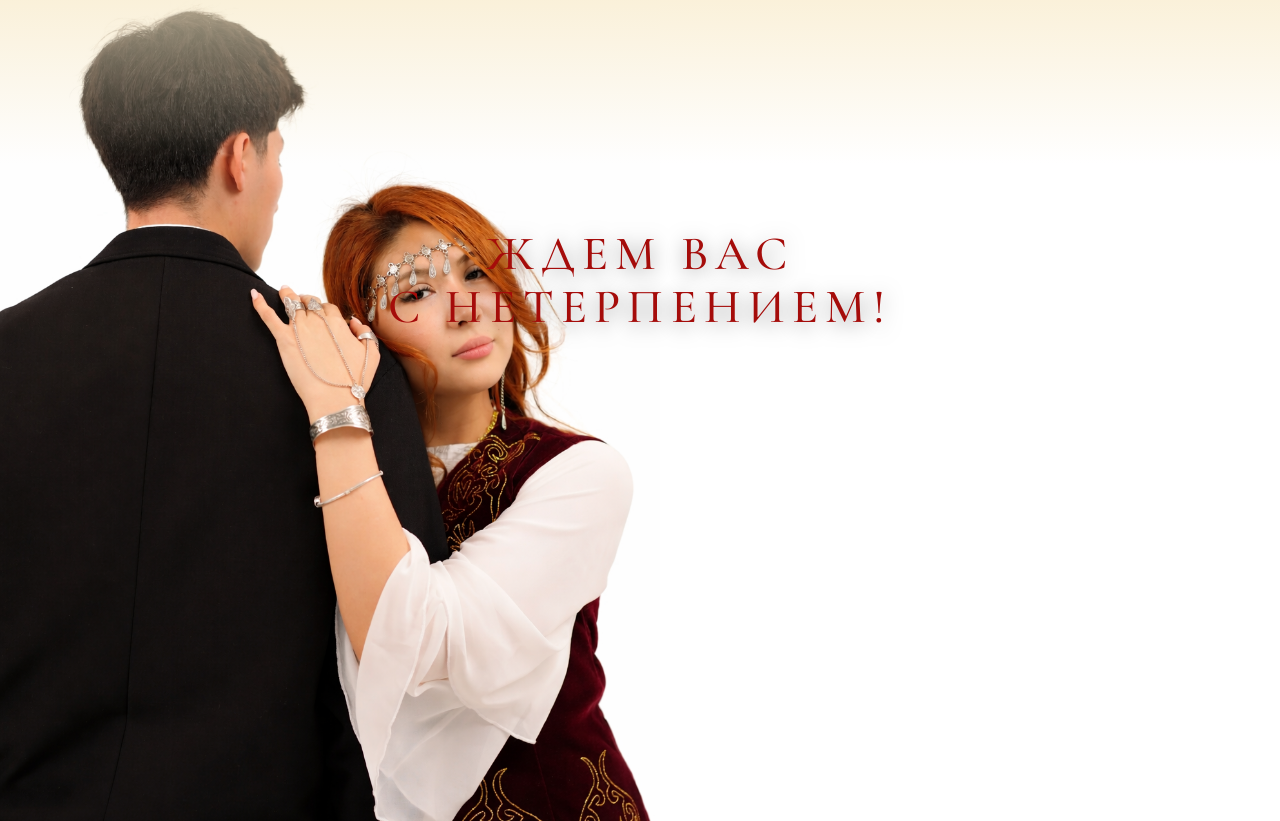
==== commit bd4e8441: "Update index.html" ====
--- a/index.html
+++ b/index.html
@@ -3,14 +3,26 @@
 <head>
     <meta charset="utf-8">
     <meta name="viewport" content="width=device-width, initial-scale=1.0">
-    <meta property="og:title" content="YASMIN'S QYZ UZATU">
-    <meta property="og:site_name" content="YASMIN'S QYZ UZATU">
-    <meta property="og:url" content="\">
-    <meta property="og:description" content="Приглашение на торжество по случаю провода Ясмин в супружескую жизнь. 21 Июня 2026, ресторан «Saukele», г. Алматы.">
-    <meta property="og:image" content="./assets/img/preview.png">
+    
+    <title>Приглашение на Қыз ұзату Ясмин</title>
+
+    <meta property="og:title" content="Приглашение на Қыз ұзату Ясмин">
+    <meta property="og:description" content="Будем рады видеть вас на нашем торжестве! Нажмите, чтобы узнать подробности.">
+    <meta property="og:type" content="website">
+    <meta property="og:url" content="https://yasmin-kyz-uzatu.netlify.app/">
+    <meta property="og:image" content="https://yasmin-kyz-uzatu.netlify.app/assets/img/preview.jpg">
+    <meta property="og:image:width" content="1200">
+    <meta property="og:image:height" content="630">
+    
+    <meta name="twitter:card" content="summary_large_image">
+    <meta name="twitter:title" content="Приглашение на Қыз ұзату Ясмин">
+    <meta name="twitter:description" content="Будем рады видеть вас на нашем торжестве!">
+    <meta name="twitter:image" content="https://yasmin-kyz-uzatu.netlify.app/assets/img/preview.jpg">
+
     <link href="https://cdn.jsdelivr.net/npm/bootstrap@5.3.0/dist/css/bootstrap.min.css" rel="stylesheet">
     <link href="https://fonts.googleapis.com/css2?family=Cormorant+Garamond:wght@600;700&family=Montserrat:wght@400;500&display=swap" rel="stylesheet">
     <link rel="stylesheet" href="./assets/style/styles.css">
+    
     <script src="https://unpkg.com/imask"></script>
 </head>
 <body>
@@ -116,10 +128,10 @@
                     </div>
                 </div>
                 <div class="info-item">
-                    <div class="info-icon"><img src="./assets/img/car.png" alt="Окончание"></div>
+                    <div class="info-icon"><img src="./assets/img/children.png" alt="Окончание"></div>
                     <div class="info-content">
-                        <p class="info-label" data-ru="Окончание вечера" data-kz="Кештің аяқталуы">Окончание вечера</p>
-                        <p class="info-value">22:00 <br><small data-ru="(но, возможно, праздник продлится)" data-kz="(бірақ, бәлкім, мереке жалғасады)">(но, возможно, праздник продлится)</small></p>
+                        <p class="info-label" data-ru="Очень важно!" data-kz="Өте маңызды!">Очень важно!</p>
+                        <p class="info-value" data-ru="Чтобы насладиться вечером по полной мере прошу вас приходить без детей! Спасибо за понимание!" data-kz="Кештен толық ләззат алу үшін сіздерден балаларсыз келулеріңізді өтінеміз! Түсіністік танытқандарыңыз үшін рахмет!">Чтобы насладиться вечером по полной мере прошу вас приходить без детей! Спасибо за понимание!</p>
                     </div>
                 </div>
             </div>
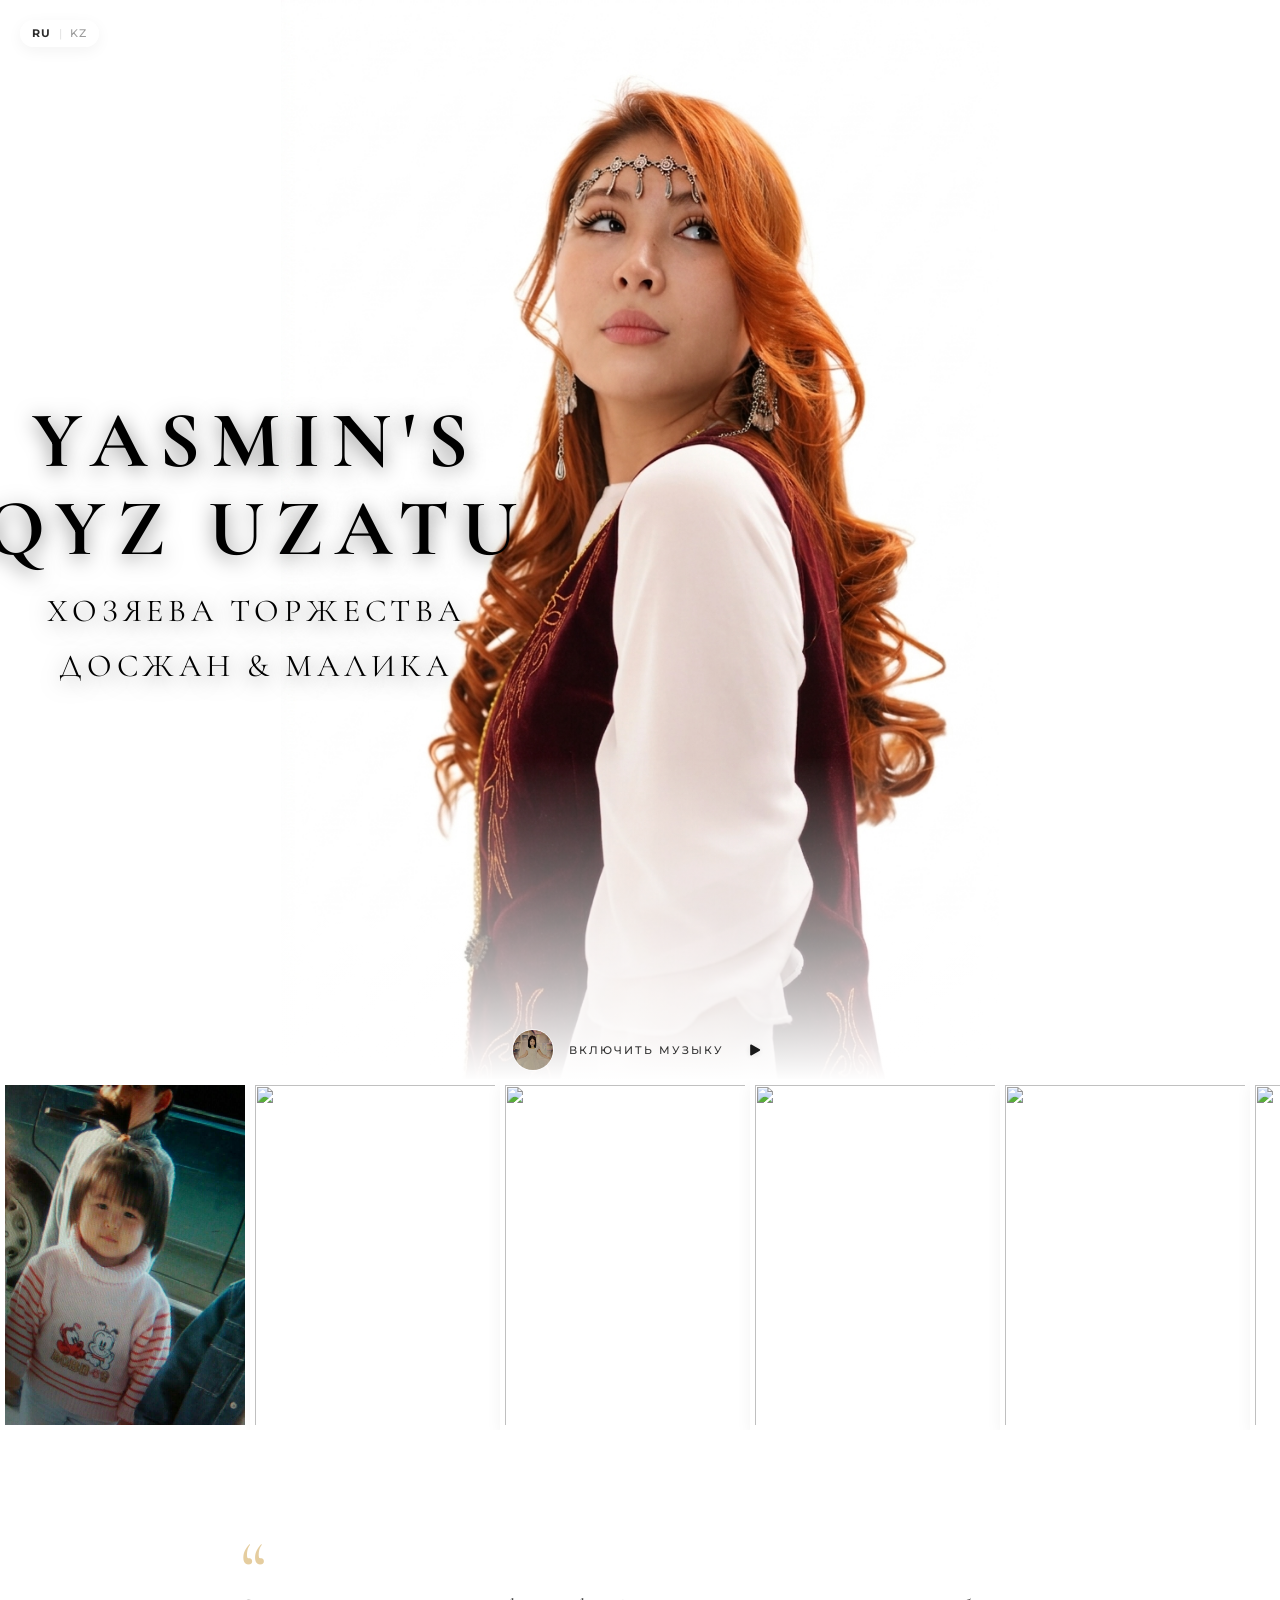
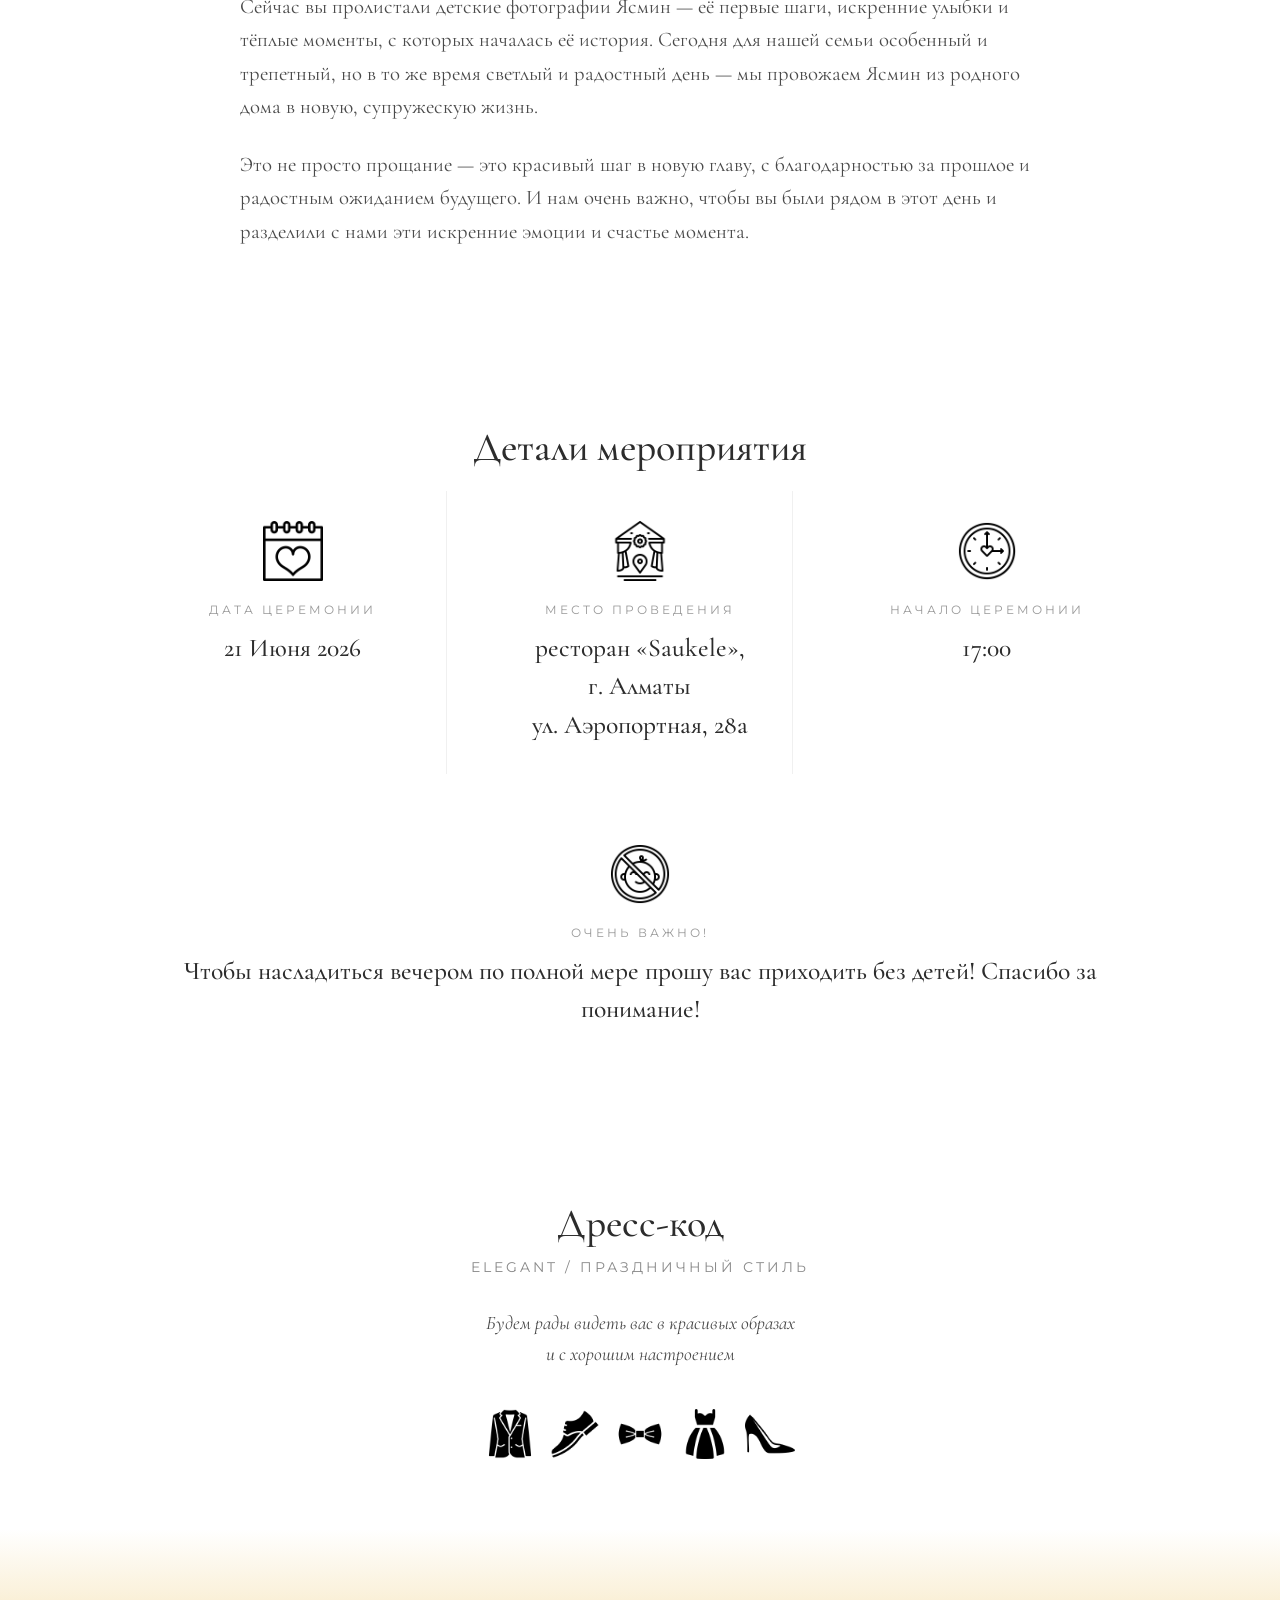
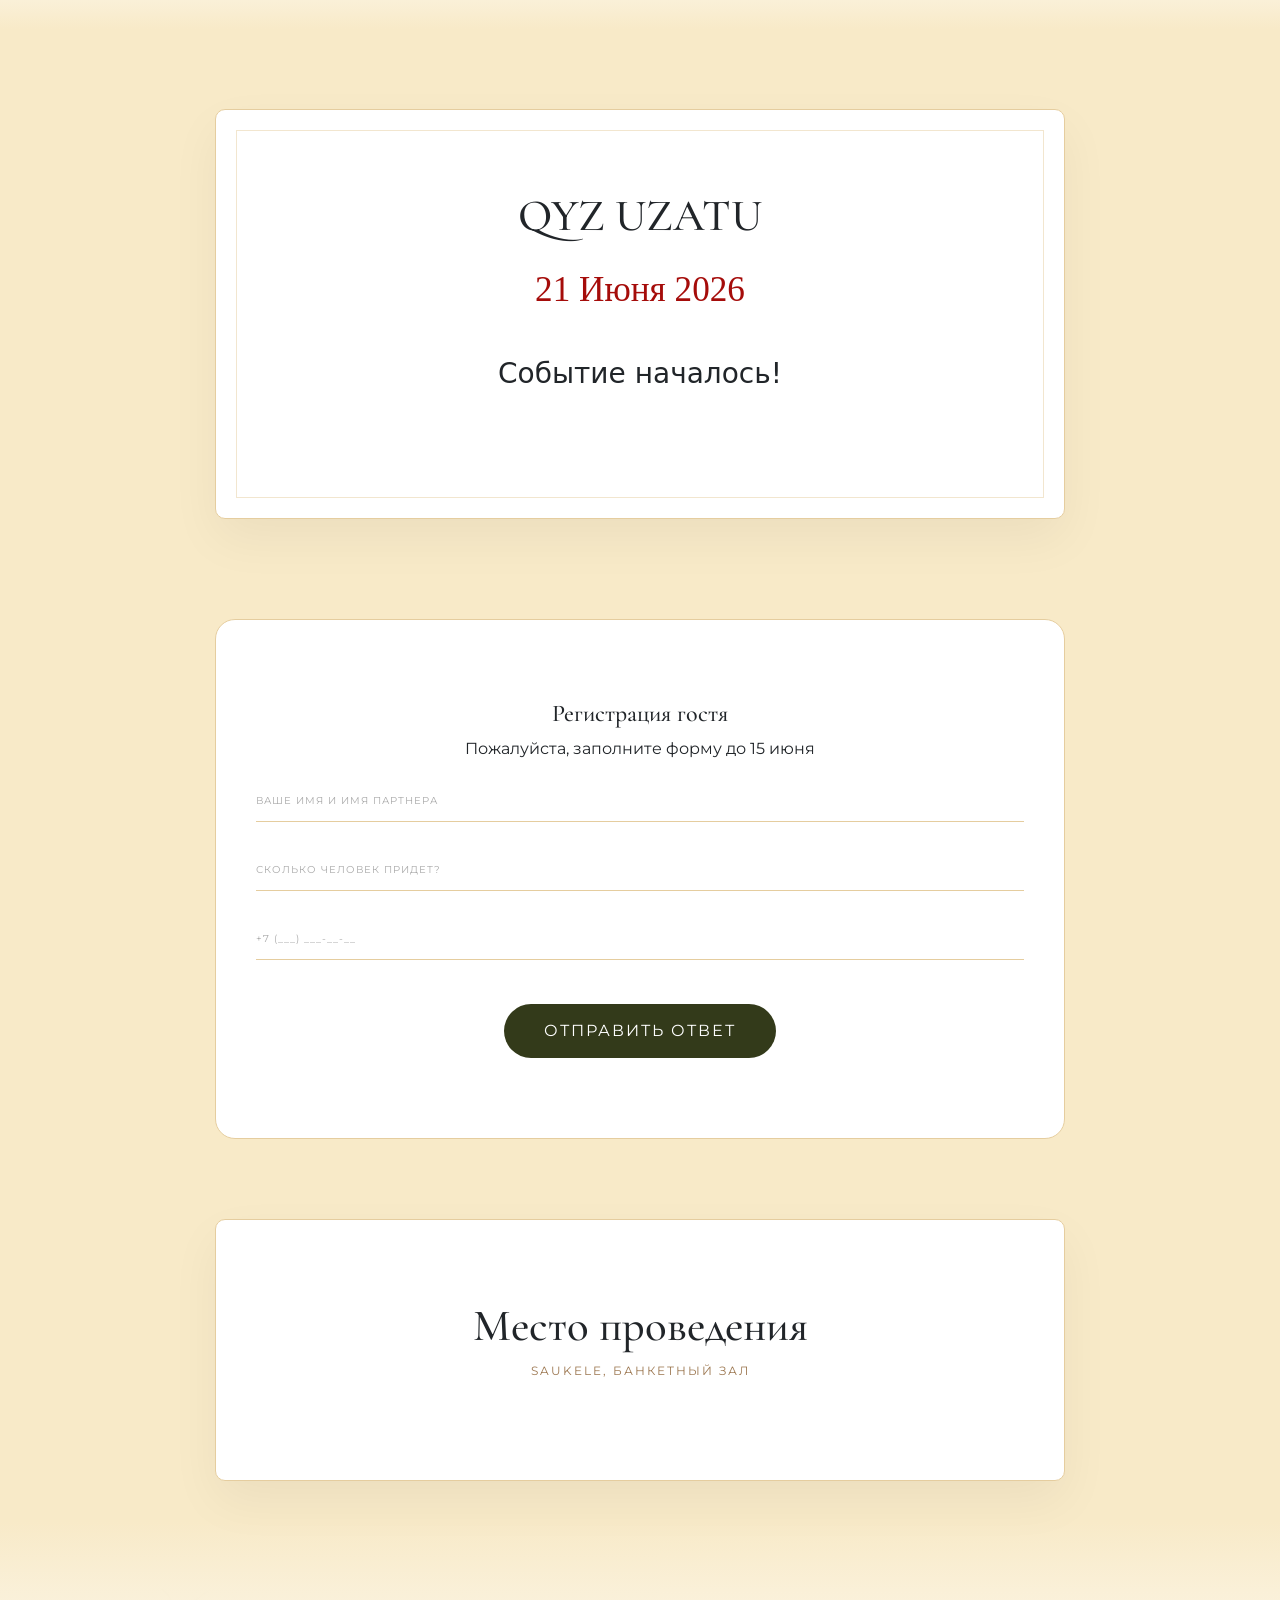
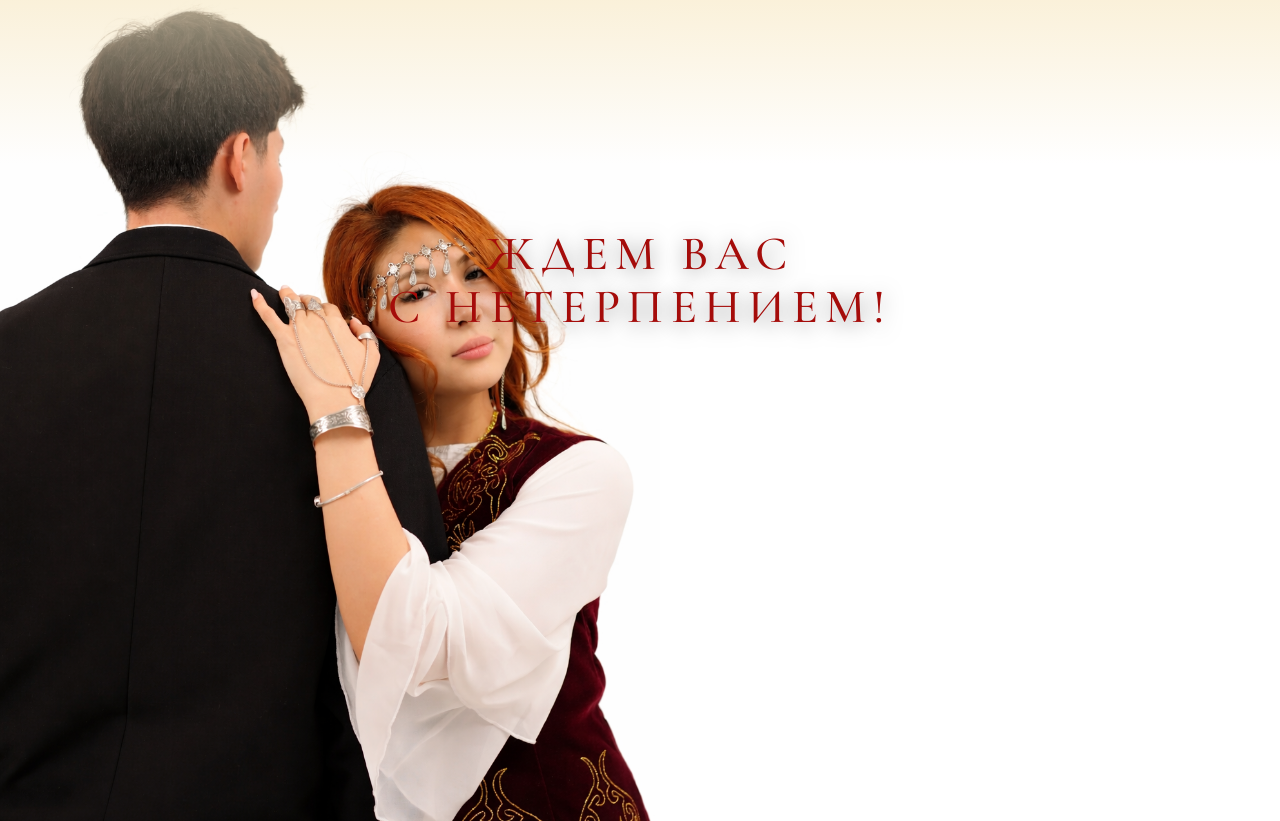
==== commit bfcabfef: "Update index.html" ====
--- a/index.html
+++ b/index.html
@@ -40,7 +40,7 @@
             <p>Досжан & Малика</p>
         </div>
         
-        <img src="./assets/img/img3.png" alt="">
+        <img src="./assets/img/IMG3.png" alt="">
     </section>
 
 
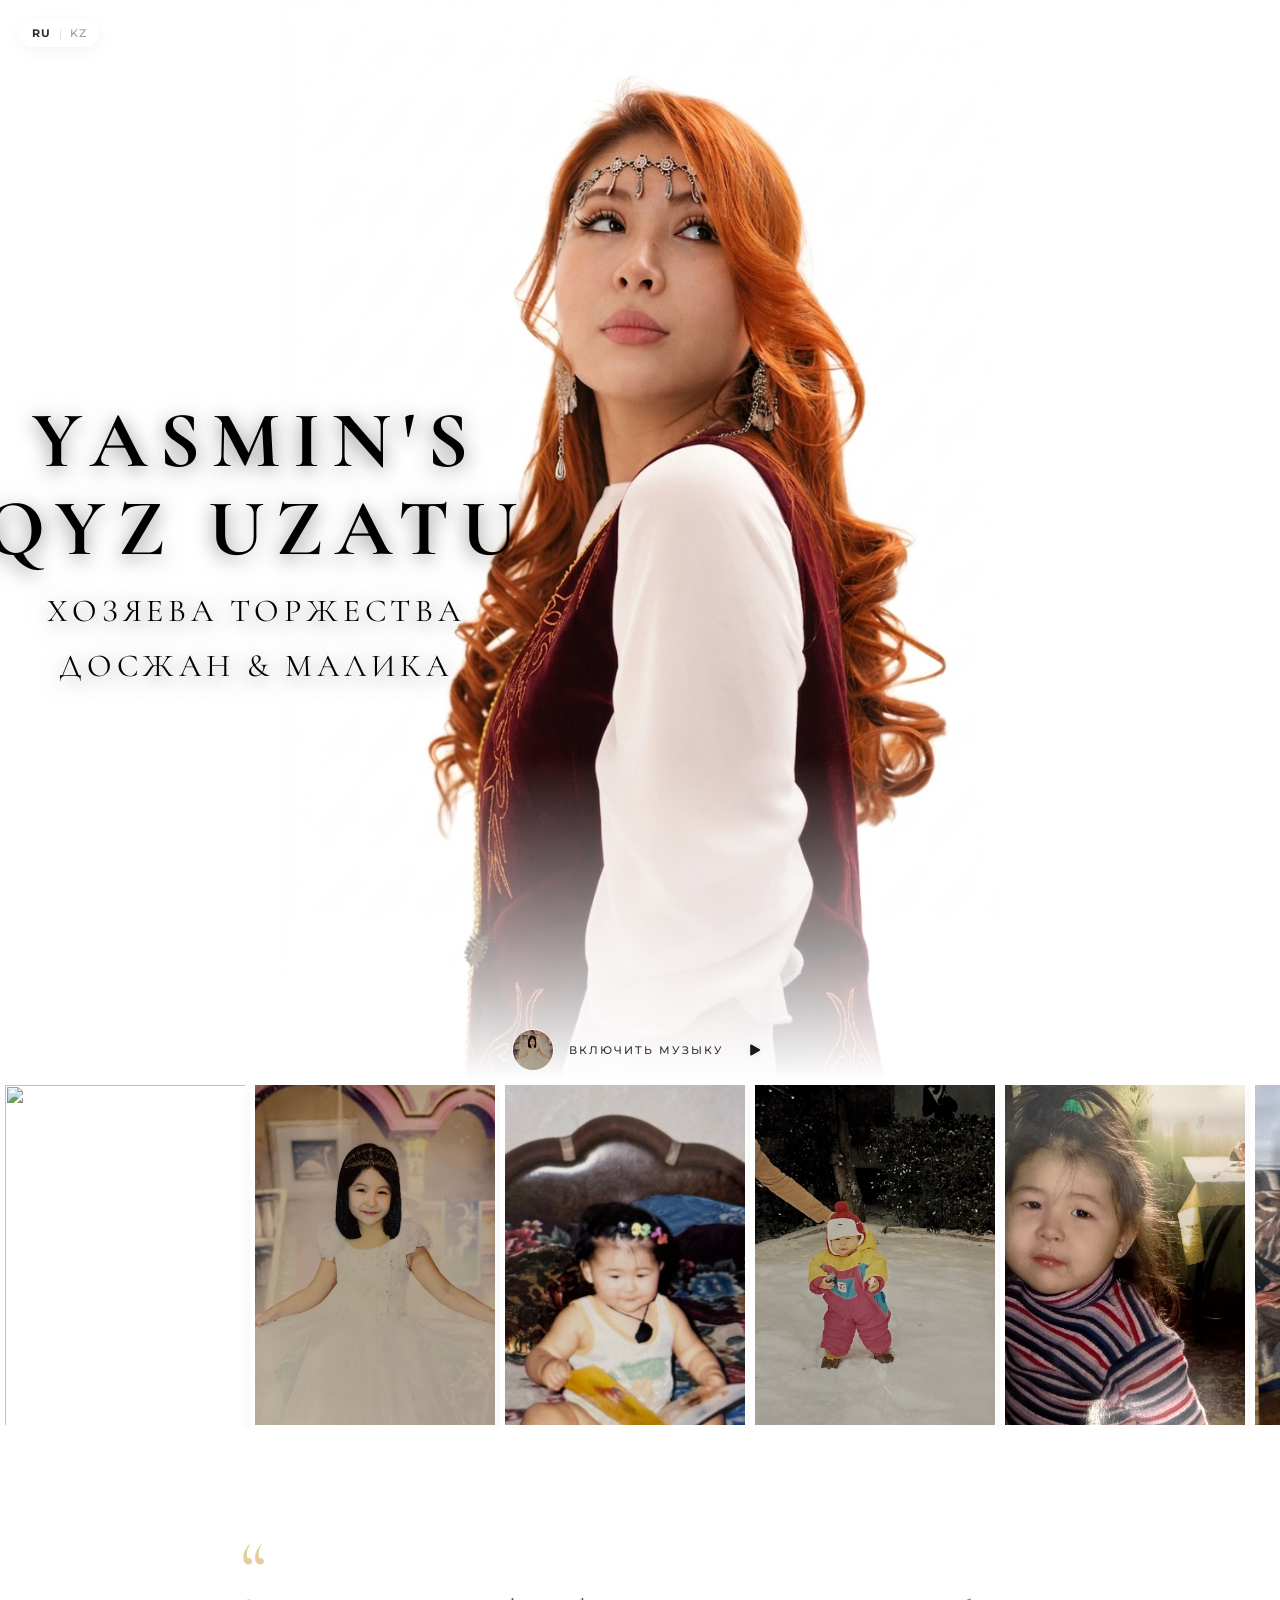
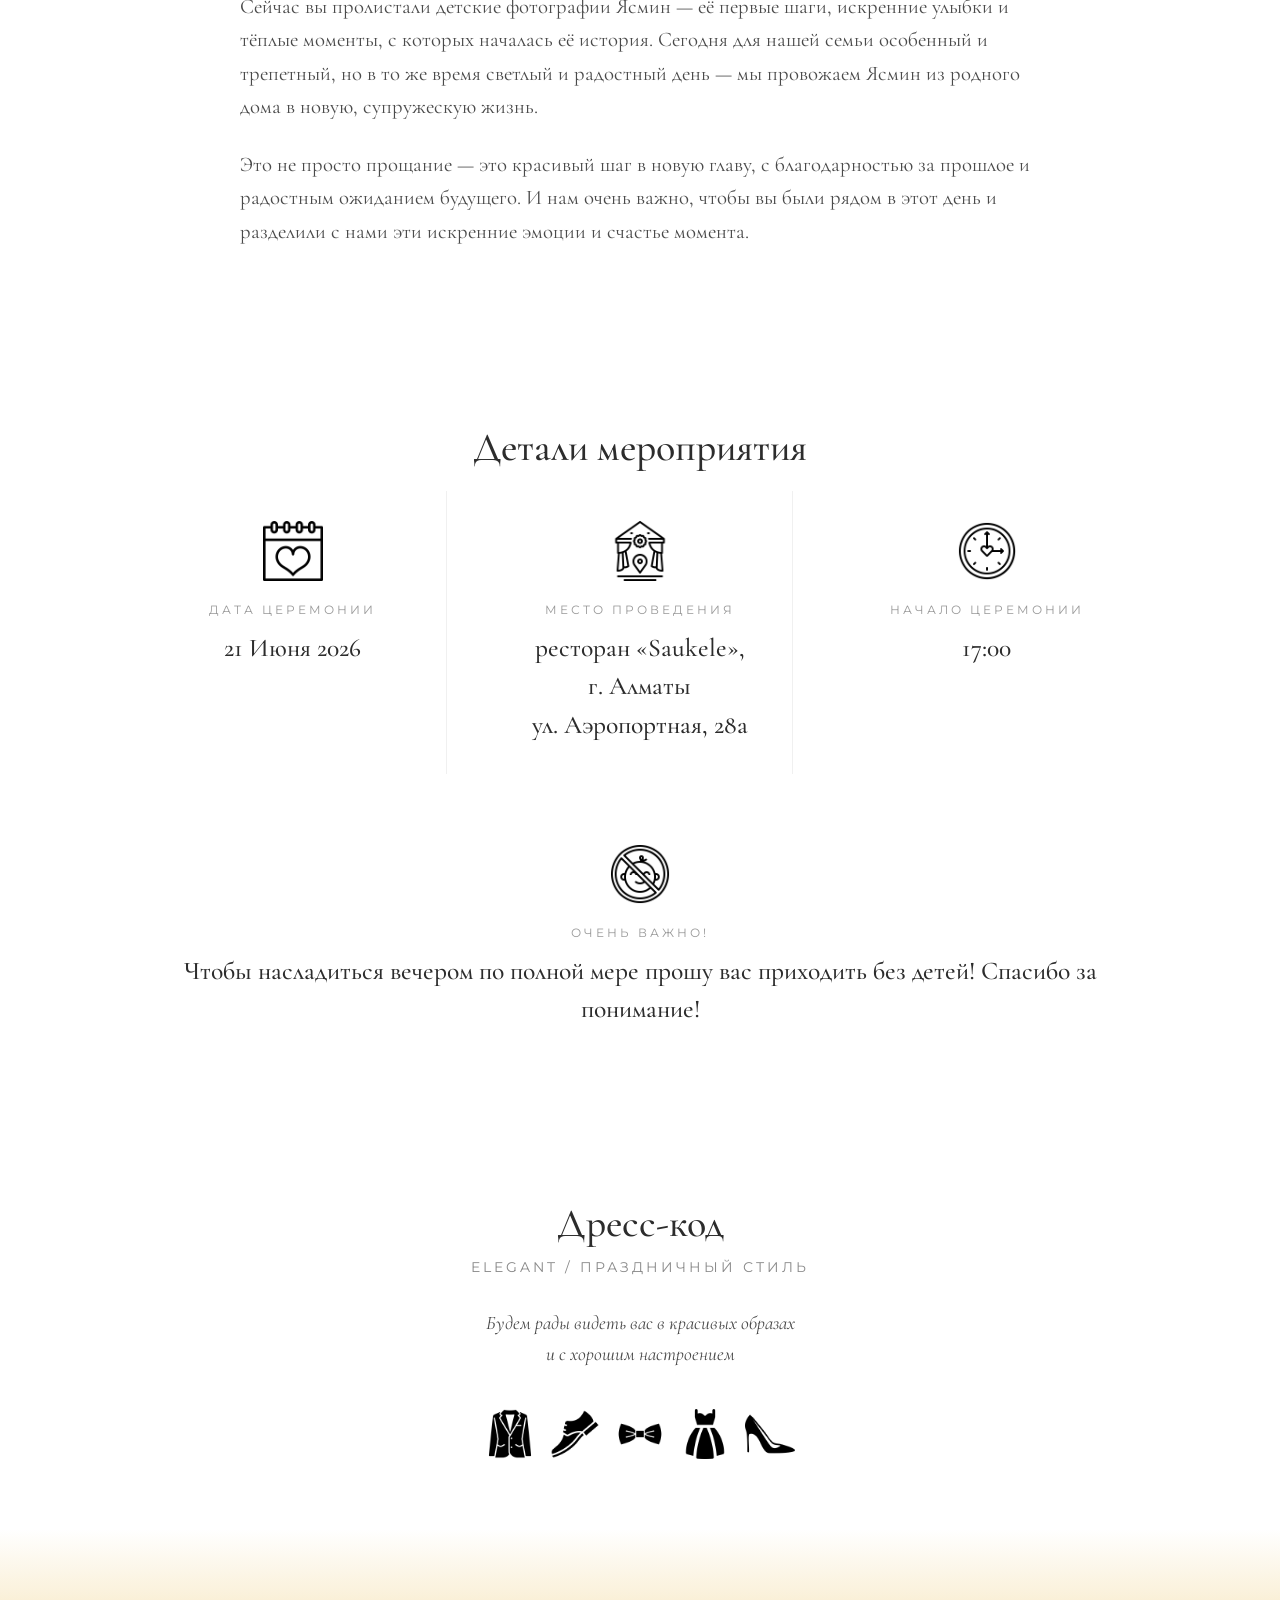
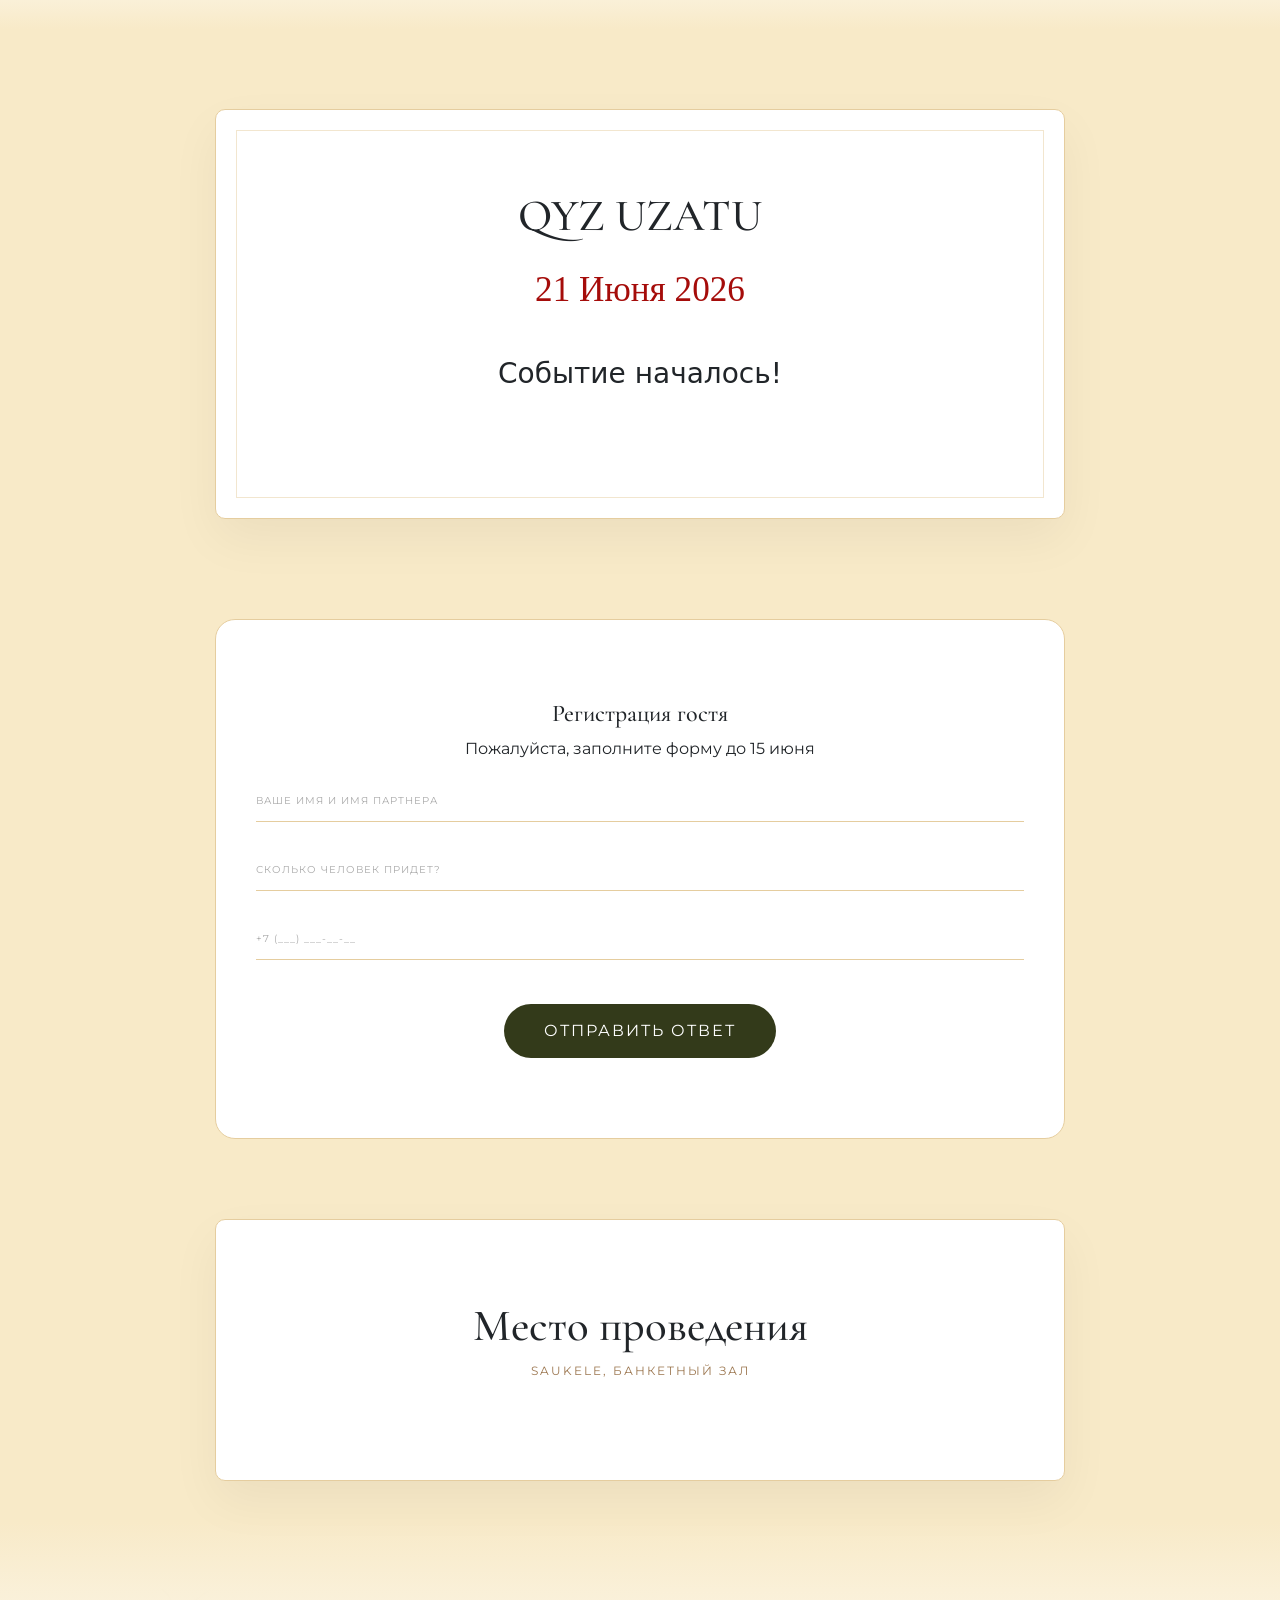
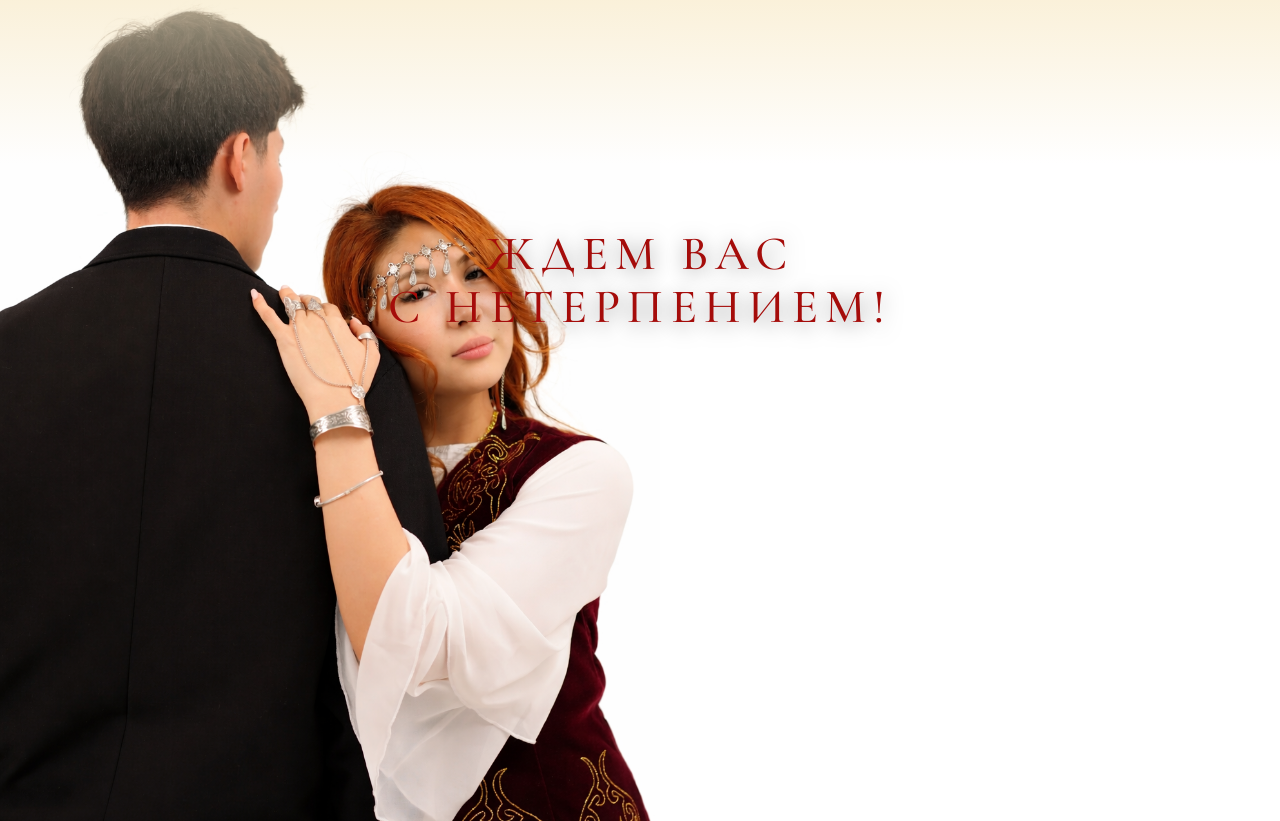
==== commit 64ee65f4: "Update index.html" ====
--- a/index.html
+++ b/index.html
@@ -71,8 +71,8 @@
  
     <section class="infinite-slider">
         <div class="slider-track">
-            <img src="./assets/img/kid1.JPG" alt=""><img src="./assets/img/kid2.JPG" alt=""><img src="./assets/img/kid3.JPG" alt=""><img src="./assets/img/kid4.JPG" alt=""><img src="./assets/img/kid5.JPG" alt=""><img src="./assets/img/kid6.JPG" alt=""><img src="./assets/img/kid7.JPG" alt=""><img src="./assets/img/kid8.JPG" alt=""><img src="./assets/img/kid9.JPG" alt=""><img src="./assets/img/kid10.JPG" alt=""><img src="./assets/img/kid11.JPG" alt=""><img src="./assets/img/kid12.JPG" alt=""><img src="./assets/img/kid13.JPG" alt="">
-            <img src="./assets/img/kid1.JPG" alt=""><img src="./assets/img/kid2.JPG" alt=""><img src="./assets/img/kid3.JPG" alt=""><img src="./assets/img/kid4.JPG" alt=""><img src="./assets/img/kid5.JPG" alt=""><img src="./assets/img/kid6.JPG" alt=""><img src="./assets/img/kid7.JPG" alt=""><img src="./assets/img/kid8.JPG" alt=""><img src="./assets/img/kid9.JPG" alt=""><img src="./assets/img/kid10.JPG" alt=""><img src="./assets/img/kid11.JPG" alt=""><img src="./assets/img/kid12.JPG" alt=""><img src="./assets/img/kid13.JPG" alt="">
+            <img src="./assets/img/kid1.jpg" alt=""><img src="./assets/img/kid2.jpg" alt=""><img src="./assets/img/kid3.jpg" alt=""><img src="./assets/img/kid4.jpg" alt=""><img src="./assets/img/kid5.jpg" alt=""><img src="./assets/img/kid6.jpg" alt=""><img src="./assets/img/kid7.jpg" alt=""><img src="./assets/img/kid8.jpg" alt=""><img src="./assets/img/kid9.jpg" alt=""><img src="./assets/img/kid10.jpg" alt=""><img src="./assets/img/kid11.jpg alt=""><img src="./assets/img/kid12.jpg" alt=""><img src="./assets/img/kid13.jpg" alt="">
+            <img src="./assets/img/kid1.jpg" alt=""><img src="./assets/img/kid2.jpg" alt=""><img src="./assets/img/kid3.jpg" alt=""><img src="./assets/img/kid4.jpg" alt=""><img src="./assets/img/kid5.jpg" alt=""><img src="./assets/img/kid6.jpg" alt=""><img src="./assets/img/kid7.jpg" alt=""><img src="./assets/img/kid8.jpg" alt=""><img src="./assets/img/kid9.jpg" alt=""><img src="./assets/img/kid10.jpg" alt=""><img src="./assets/img/kid11.jpg" alt=""><img src="./assets/img/kid12.jpg" alt=""><img src="./assets/img/kid13.jpg" alt="">
         </div>
     </section>
 
